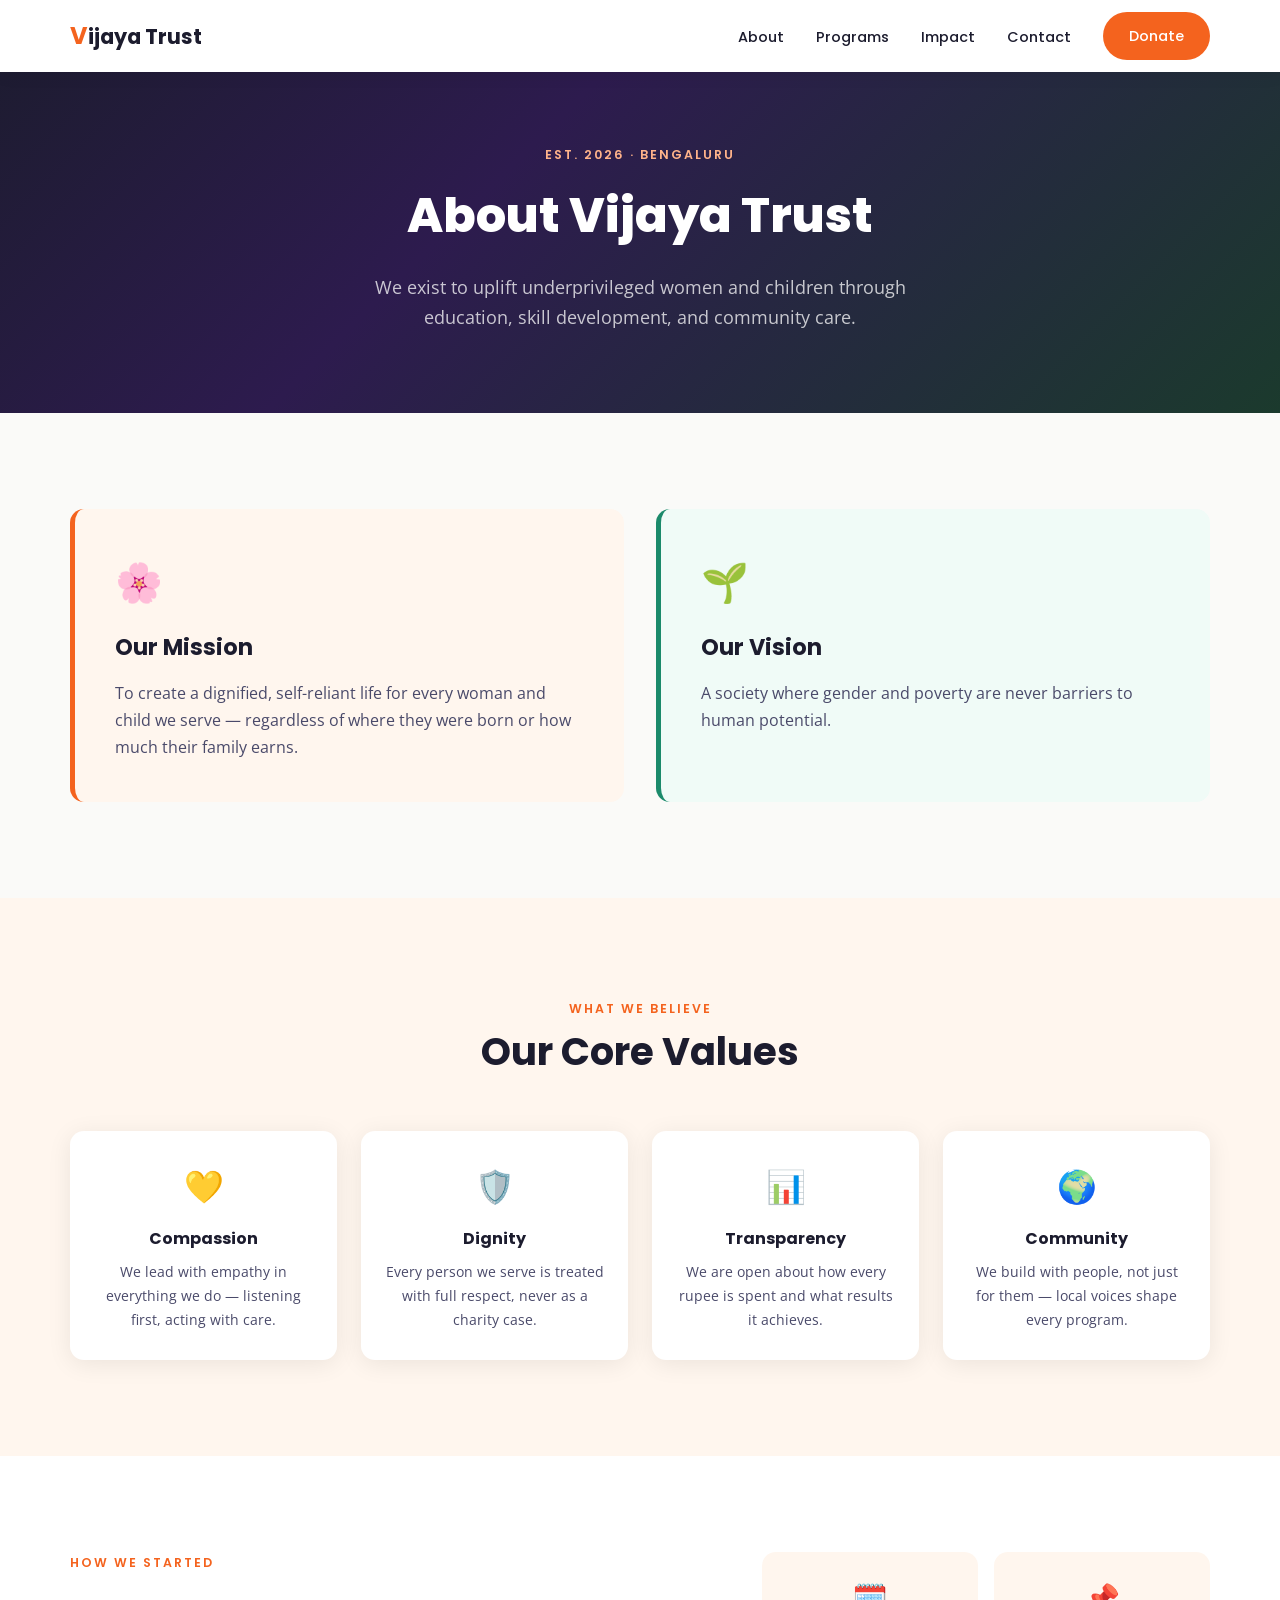
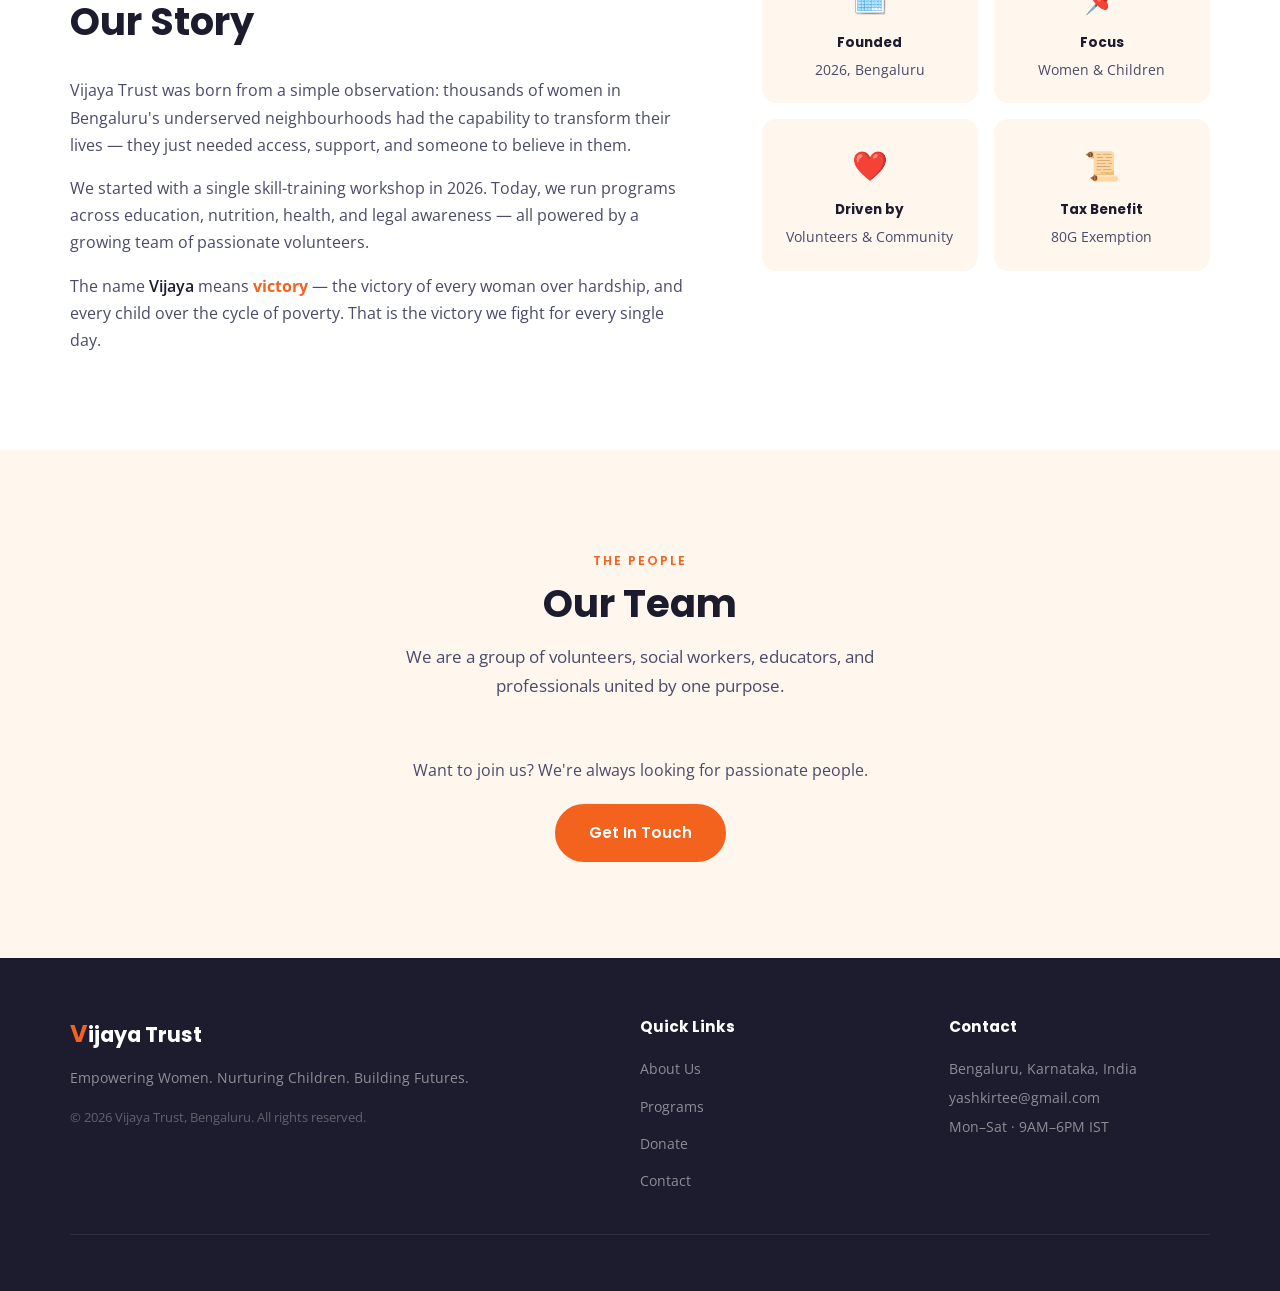
==== about.html @ ba82e2f8 "Initial commit: Vijaya Trust v2 — multipage site" ====
<!DOCTYPE html>
<html lang="en">
<head>
  <meta charset="UTF-8" />
  <meta name="viewport" content="width=device-width, initial-scale=1.0" />
  <title>About Us — Vijaya Trust</title>
  <link rel="preconnect" href="https://fonts.googleapis.com" />
  <link rel="preconnect" href="https://fonts.gstatic.com" crossorigin />
  <link href="https://fonts.googleapis.com/css2?family=Poppins:wght@400;600;700;800&family=Open+Sans:wght@400;500;600&display=swap" rel="stylesheet" />
  <link rel="stylesheet" href="style.css" />
</head>
<body>

  <!-- NAV -->
  <nav class="nav scrolled" id="nav">
    <div class="container nav__inner">
      <a href="index.html" class="nav__logo"><span class="logo-v">V</span>ijaya Trust</a>
      <button class="nav__toggle" id="navToggle" aria-label="Toggle menu">
        <span></span><span></span><span></span>
      </button>
      <ul class="nav__links" id="navLinks">
        <li><a href="about.html" class="active">About</a></li>
        <li><a href="projects.html">Programs</a></li>
        <li><a href="index.html#impact">Impact</a></li>
        <li><a href="index.html#contact">Contact</a></li>
        <li><a href="index.html#donate" class="btn btn--nav">Donate</a></li>
      </ul>
    </div>
  </nav>

  <!-- PAGE HERO -->
  <section class="page-hero">
    <div class="container">
      <span class="section__label section__label--light">Est. 2026 · Bengaluru</span>
      <h1>About Vijaya Trust</h1>
      <p>We exist to uplift underprivileged women and children through education, skill development, and community care.</p>
    </div>
  </section>

  <!-- MISSION & VISION -->
  <section class="section">
    <div class="container about-mv">
      <div class="mv-card mv-card--orange">
        <div class="mv-card__icon">🌸</div>
        <h2>Our Mission</h2>
        <p>To create a dignified, self-reliant life for every woman and child we serve — regardless of where they were born or how much their family earns.</p>
      </div>
      <div class="mv-card mv-card--green">
        <div class="mv-card__icon">🌱</div>
        <h2>Our Vision</h2>
        <p>A society where gender and poverty are never barriers to human potential.</p>
      </div>
    </div>
  </section>

  <!-- VALUES -->
  <section class="section values-section">
    <div class="container">
      <div class="section__header">
        <span class="section__label">What We Believe</span>
        <h2 class="section__title">Our Core Values</h2>
      </div>
      <div class="values-grid">
        <div class="value-card">
          <span class="value-card__icon">💛</span>
          <h3>Compassion</h3>
          <p>We lead with empathy in everything we do — listening first, acting with care.</p>
        </div>
        <div class="value-card">
          <span class="value-card__icon">🛡️</span>
          <h3>Dignity</h3>
          <p>Every person we serve is treated with full respect, never as a charity case.</p>
        </div>
        <div class="value-card">
          <span class="value-card__icon">📊</span>
          <h3>Transparency</h3>
          <p>We are open about how every rupee is spent and what results it achieves.</p>
        </div>
        <div class="value-card">
          <span class="value-card__icon">🌍</span>
          <h3>Community</h3>
          <p>We build with people, not just for them — local voices shape every program.</p>
        </div>
      </div>
    </div>
  </section>

  <!-- OUR STORY -->
  <section class="section story-section">
    <div class="container story-grid">
      <div class="story-text">
        <span class="section__label">How We Started</span>
        <h2 class="section__title">Our Story</h2>
        <p>Vijaya Trust was born from a simple observation: thousands of women in Bengaluru's underserved neighbourhoods had the capability to transform their lives — they just needed access, support, and someone to believe in them.</p>
        <p>We started with a single skill-training workshop in 2026. Today, we run programs across education, nutrition, health, and legal awareness — all powered by a growing team of passionate volunteers.</p>
        <p>The name <em>Vijaya</em> means <strong>victory</strong> — the victory of every woman over hardship, and every child over the cycle of poverty. That is the victory we fight for every single day.</p>
      </div>
      <div class="story-highlight">
        <div class="highlight-card">
          <span>🗓️</span>
          <strong>Founded</strong>
          <p>2026, Bengaluru</p>
        </div>
        <div class="highlight-card">
          <span>📌</span>
          <strong>Focus</strong>
          <p>Women & Children</p>
        </div>
        <div class="highlight-card">
          <span>❤️</span>
          <strong>Driven by</strong>
          <p>Volunteers & Community</p>
        </div>
        <div class="highlight-card">
          <span>📜</span>
          <strong>Tax Benefit</strong>
          <p>80G Exemption</p>
        </div>
      </div>
    </div>
  </section>

  <!-- TEAM -->
  <section class="section team-section">
    <div class="container">
      <div class="section__header">
        <span class="section__label">The People</span>
        <h2 class="section__title">Our Team</h2>
        <p class="section__desc">We are a group of volunteers, social workers, educators, and professionals united by one purpose.</p>
      </div>
      <div class="team-cta">
        <p>Want to join us? We're always looking for passionate people.</p>
        <a href="mailto:yashkirtee@gmail.com" class="btn btn--primary">Get In Touch</a>
      </div>
    </div>
  </section>

  <!-- FOOTER -->
  <footer class="footer">
    <div class="container footer__inner">
      <div class="footer__brand">
        <a href="index.html" class="nav__logo"><span class="logo-v">V</span>ijaya Trust</a>
        <p>Empowering Women. Nurturing Children. Building Futures.</p>
        <p class="footer__copy">© 2026 Vijaya Trust, Bengaluru. All rights reserved.</p>
      </div>
      <div class="footer__links">
        <h4>Quick Links</h4>
        <ul>
          <li><a href="about.html">About Us</a></li>
          <li><a href="projects.html">Programs</a></li>
          <li><a href="index.html#donate">Donate</a></li>
          <li><a href="index.html#contact">Contact</a></li>
        </ul>
      </div>
      <div class="footer__contact">
        <h4>Contact</h4>
        <p>Bengaluru, Karnataka, India</p>
        <a href="mailto:yashkirtee@gmail.com">yashkirtee@gmail.com</a>
        <p>Mon–Sat · 9AM–6PM IST</p>
      </div>
    </div>
  </footer>

  <script src="script.js"></script>
</body>
</html>
---- style.css ----
/* ── Variables ── */
:root {
  --orange:       #F4631E;
  --orange-light: #FF8C42;
  --green:        #1B8A6B;
  --green-light:  #25B48A;
  --dark:         #1C1C2E;
  --mid:          #4A4A6A;
  --muted:        #7A7A9A;
  --bg:           #FAFAF8;
  --white:        #FFFFFF;
  --warm:         #FFF6EE;
  --shadow:       0 4px 24px rgba(0,0,0,0.08);
  --radius:       14px;
  --font-head:    'Poppins', sans-serif;
  --font-body:    'Open Sans', sans-serif;
}

/* ── Reset ── */
*, *::before, *::after { box-sizing: border-box; margin: 0; padding: 0; }
html { scroll-behavior: smooth; }
body { font-family: var(--font-body); background: var(--bg); color: var(--dark); line-height: 1.7; }
img  { max-width: 100%; display: block; }
a    { text-decoration: none; color: inherit; }
ul   { list-style: none; }

/* ── Container ── */
.container { width: 92%; max-width: 1140px; margin: 0 auto; }

/* ── Buttons ── */
.btn {
  display: inline-block;
  padding: 14px 32px;
  border-radius: 50px;
  font-family: var(--font-head);
  font-weight: 600;
  font-size: 0.95rem;
  cursor: pointer;
  border: 2px solid transparent;
  transition: all 0.25s ease;
}
.btn--primary    { background: var(--orange); color: var(--white); border-color: var(--orange); }
.btn--primary:hover { background: var(--orange-light); border-color: var(--orange-light); transform: translateY(-2px); box-shadow: 0 8px 20px rgba(244,99,30,0.3); }
.btn--outline    { background: transparent; color: var(--white); border-color: rgba(255,255,255,0.7); }
.btn--outline:hover { background: rgba(255,255,255,0.15); }
.btn--outline-dark { background: transparent; color: var(--dark); border-color: var(--dark); }
.btn--outline-dark:hover { background: var(--dark); color: var(--white); }
.btn--nav        { background: var(--orange); color: var(--white) !important; padding: 10px 24px; font-size: 0.9rem; }
.btn--nav:hover  { background: var(--orange-light); }
.btn--full       { width: 100%; text-align: center; }

/* ── Section Basics ── */
.section { padding: 96px 0; }
.section__label {
  display: inline-block;
  font-family: var(--font-head);
  font-size: 0.78rem;
  font-weight: 600;
  letter-spacing: 2px;
  text-transform: uppercase;
  color: var(--orange);
  margin-bottom: 10px;
}
.section__label--light { color: #FFB38A; }
.section__title {
  font-family: var(--font-head);
  font-size: clamp(1.8rem, 3vw, 2.6rem);
  font-weight: 700;
  line-height: 1.2;
  color: var(--dark);
  margin-bottom: 16px;
}
.section__desc { color: var(--mid); font-size: 1.05rem; max-width: 560px; }
.section__header { text-align: center; margin-bottom: 56px; }
.section__header .section__desc { margin: 0 auto; }
.section__header--light .section__title { color: var(--white); }
.section__header--light .section__desc  { color: rgba(255,255,255,0.8); }

/* ── NAV ── */
.nav {
  position: fixed; top: 0; left: 0; right: 0;
  z-index: 100;
  padding: 18px 0;
  background: transparent;
  transition: background 0.3s, box-shadow 0.3s, padding 0.3s;
}
.nav.scrolled { background: var(--white); box-shadow: 0 2px 16px rgba(0,0,0,0.08); padding: 12px 0; }
.nav.scrolled .nav__links a { color: var(--dark); }
.nav.scrolled .nav__logo    { color: var(--dark); }
.nav__inner  { display: flex; align-items: center; justify-content: space-between; }
.nav__logo   { font-family: var(--font-head); font-weight: 700; font-size: 1.3rem; color: var(--white); transition: color 0.3s; }
.logo-v      { color: var(--orange); font-size: 1.5rem; }
.nav__links  { display: flex; align-items: center; gap: 32px; }
.nav__links a { font-family: var(--font-head); font-weight: 500; font-size: 0.9rem; color: rgba(255,255,255,0.9); transition: color 0.2s; }
.nav__links a:hover, .nav__links a.active { color: var(--orange); }
.nav__toggle { display: none; flex-direction: column; gap: 5px; background: none; border: none; cursor: pointer; padding: 4px; }
.nav__toggle span { display: block; width: 24px; height: 2px; background: var(--white); border-radius: 2px; transition: all 0.3s; }
.nav.scrolled .nav__toggle span { background: var(--dark); }

/* ── HERO ── */
.hero {
  position: relative; min-height: 100vh;
  display: flex; align-items: center;
  background: linear-gradient(135deg, #1C1C2E 0%, #2D1B4E 40%, #1B3A2D 100%);
  overflow: hidden;
}
.hero::before {
  content: '';
  position: absolute; inset: 0;
  background: url("data:image/svg+xml,%3Csvg width='60' height='60' viewBox='0 0 60 60' xmlns='http://www.w3.org/2000/svg'%3E%3Cg fill='%23ffffff' fill-opacity='0.03'%3E%3Ccircle cx='30' cy='30' r='2'/%3E%3C/g%3E%3C/svg%3E");
}
.hero__overlay {
  position: absolute; inset: 0;
  background: radial-gradient(ellipse at 70% 50%, rgba(244,99,30,0.15) 0%, transparent 60%),
              radial-gradient(ellipse at 20% 80%, rgba(27,138,107,0.15) 0%, transparent 50%);
}
.hero__content { position: relative; z-index: 2; max-width: 720px; padding: 120px 0 80px; }
.hero__badge {
  display: inline-block;
  background: rgba(244,99,30,0.2); border: 1px solid rgba(244,99,30,0.4);
  color: #FFB38A; font-family: var(--font-head); font-size: 0.78rem;
  font-weight: 600; letter-spacing: 2px; text-transform: uppercase;
  padding: 6px 16px; border-radius: 50px; margin-bottom: 24px;
}
.hero__title { font-family: var(--font-head); font-size: clamp(2.4rem, 5vw, 4rem); font-weight: 800; line-height: 1.15; color: var(--white); margin-bottom: 24px; }
.hero__title em { font-style: normal; color: var(--orange-light); }
.hero__sub { font-size: 1.1rem; color: rgba(255,255,255,0.75); margin-bottom: 40px; max-width: 560px; line-height: 1.8; }
.hero__actions { display: flex; gap: 16px; flex-wrap: wrap; }

/* ── PAGE HERO (inner pages) ── */
.page-hero {
  background: linear-gradient(135deg, #1C1C2E 0%, #2D1B4E 40%, #1B3A2D 100%);
  padding: 140px 0 80px;
  text-align: center;
}
.page-hero h1  { font-family: var(--font-head); font-size: clamp(2rem, 4vw, 3rem); font-weight: 800; color: var(--white); margin-bottom: 16px; }
.page-hero p   { color: rgba(255,255,255,0.75); font-size: 1.1rem; max-width: 600px; margin: 0 auto; }

/* ── ABOUT SNAPSHOT ── */
.about-snap { background: var(--white); }
.about-snap__grid { display: grid; grid-template-columns: 1fr 1fr; gap: 64px; align-items: center; }
.about-snap__text { display: flex; flex-direction: column; gap: 16px; }
.about-snap__text p { color: var(--mid); }
.about-snap__text em { font-style: normal; font-weight: 600; color: var(--dark); }
.about-snap__text strong { color: var(--orange); }
.about-snap__cards { display: flex; flex-direction: column; gap: 18px; }
.snap-card {
  background: var(--warm); border-left: 4px solid;
  border-radius: var(--radius); padding: 22px 24px;
  display: flex; flex-direction: column; gap: 6px;
  transition: transform 0.2s, box-shadow 0.2s;
}
.snap-card:hover { transform: translateX(6px); box-shadow: var(--shadow); }
.snap-card__icon { font-size: 1.6rem; }
.snap-card strong { font-family: var(--font-head); color: var(--dark); }
.snap-card p { color: var(--mid); font-size: 0.9rem; margin: 0; }

/* ── PROGRAMS SNAPSHOT ── */
.programs-snap { background: var(--warm); }
.programs-snap__grid { display: grid; grid-template-columns: repeat(3, 1fr); gap: 24px; }
.program-card {
  background: var(--white); border-radius: var(--radius);
  padding: 28px 24px; box-shadow: var(--shadow);
  transition: transform 0.2s;
}
.program-card:hover { transform: translateY(-4px); }
.program-card__icon { font-size: 2rem; margin-bottom: 12px; }
.program-card h3 { font-family: var(--font-head); font-size: 1rem; color: var(--dark); margin-bottom: 8px; }
.program-card p  { color: var(--mid); font-size: 0.9rem; margin: 0; }
.programs-snap__cta { text-align: center; margin-top: 40px; }

/* ── IMPACT ── */
.impact { background: linear-gradient(135deg, var(--dark) 0%, #1B3A2D 100%); }
.impact__grid { display: grid; grid-template-columns: repeat(4, 1fr); gap: 24px; text-align: center; }
.impact__card {
  padding: 36px 20px;
  background: rgba(255,255,255,0.05); border: 1px solid rgba(255,255,255,0.1);
  border-radius: var(--radius);
}
.impact__icon { font-size: 2.4rem; margin-bottom: 14px; }
.impact__card h3 { font-family: var(--font-head); font-size: 1rem; font-weight: 700; color: var(--white); margin-bottom: 8px; }
.impact__card p  { color: rgba(255,255,255,0.6); font-size: 0.88rem; line-height: 1.6; margin: 0; }

/* ── INVOLVE / DONATE ── */
.involve { background: var(--warm); }
.involve__grid { display: grid; grid-template-columns: 1fr 1fr; gap: 64px; align-items: start; }
.involve__donate { display: flex; flex-direction: column; gap: 20px; }
.involve__donate p { color: var(--mid); }
.bank-details { background: var(--white); border-radius: var(--radius); padding: 28px; box-shadow: var(--shadow); }
.bank-details h4 { font-family: var(--font-head); font-size: 1rem; margin-bottom: 16px; color: var(--dark); }
.bank-details table { width: 100%; border-collapse: collapse; }
.bank-details td { padding: 8px 0; font-size: 0.9rem; color: var(--mid); border-bottom: 1px solid #F0EDE8; }
.bank-details td:first-child { width: 45%; }
.bank-details td strong { color: var(--dark); }
.bank-note { font-size: 0.82rem; color: var(--muted); margin-top: 14px; }
.involve__volunteer { background: var(--white); border-radius: var(--radius); padding: 36px; box-shadow: var(--shadow); }
.involve__volunteer h3 { font-family: var(--font-head); font-size: 1.3rem; margin-bottom: 8px; }
.involve__volunteer > p { color: var(--mid); font-size: 0.95rem; margin-bottom: 24px; }

/* ── FORMS ── */
.form-group { display: flex; flex-direction: column; gap: 6px; margin-bottom: 18px; }
.form-group label { font-size: 0.85rem; font-weight: 600; color: var(--dark); }
.form-group input, .form-group select, .form-group textarea {
  padding: 12px 16px; border: 1.5px solid #E8E4DF;
  border-radius: 8px; font-family: var(--font-body);
  font-size: 0.95rem; color: var(--dark); background: var(--bg);
  transition: border-color 0.2s; outline: none;
}
.form-group input:focus, .form-group select:focus, .form-group textarea:focus { border-color: var(--orange); }
.form-group textarea { resize: vertical; }
.form-success { display: none; color: var(--green); font-size: 0.9rem; font-weight: 600; margin-top: 12px; text-align: center; }

/* ── CONTACT ── */
.contact { background: var(--white); }
.contact__grid { display: grid; grid-template-columns: 1fr 1fr; gap: 64px; align-items: start; }
.contact__info { display: flex; flex-direction: column; gap: 16px; }
.contact__items { display: flex; flex-direction: column; gap: 24px; margin-top: 8px; }
.contact__item { display: flex; gap: 16px; align-items: flex-start; }
.contact__icon { font-size: 1.5rem; flex-shrink: 0; }
.contact__item strong { display: block; font-family: var(--font-head); font-size: 0.9rem; margin-bottom: 4px; }
.contact__item p, .contact__item a { color: var(--mid); font-size: 0.95rem; }
.contact__item a:hover { color: var(--orange); }
.contact__form-wrap { background: var(--warm); border-radius: var(--radius); padding: 36px; }

/* ── ABOUT PAGE ── */
.about-mv { display: grid; grid-template-columns: 1fr 1fr; gap: 32px; }
.mv-card { border-radius: var(--radius); padding: 40px; display: flex; flex-direction: column; gap: 14px; }
.mv-card--orange { background: var(--warm); border-left: 5px solid var(--orange); }
.mv-card--green  { background: #F0FBF7; border-left: 5px solid var(--green); }
.mv-card__icon { font-size: 2.4rem; }
.mv-card h2 { font-family: var(--font-head); font-size: 1.4rem; color: var(--dark); margin: 0; }
.mv-card p  { color: var(--mid); margin: 0; }

.values-section { background: var(--warm); }
.values-grid { display: grid; grid-template-columns: repeat(4, 1fr); gap: 24px; }
.value-card { background: var(--white); border-radius: var(--radius); padding: 28px 22px; box-shadow: var(--shadow); text-align: center; transition: transform 0.2s; }
.value-card:hover { transform: translateY(-4px); }
.value-card__icon { font-size: 2rem; display: block; margin-bottom: 12px; }
.value-card h3 { font-family: var(--font-head); font-size: 1rem; color: var(--dark); margin-bottom: 8px; }
.value-card p  { color: var(--mid); font-size: 0.88rem; margin: 0; }

.story-section { background: var(--white); }
.story-grid { display: grid; grid-template-columns: 1.4fr 1fr; gap: 64px; align-items: start; }
.story-text { display: flex; flex-direction: column; gap: 16px; }
.story-text p  { color: var(--mid); }
.story-text em { font-style: normal; font-weight: 600; color: var(--dark); }
.story-text strong { color: var(--orange); }
.story-highlight { display: grid; grid-template-columns: 1fr 1fr; gap: 16px; }
.highlight-card { background: var(--warm); border-radius: var(--radius); padding: 22px 18px; text-align: center; }
.highlight-card span { font-size: 1.8rem; display: block; margin-bottom: 8px; }
.highlight-card strong { display: block; font-family: var(--font-head); font-size: 0.85rem; color: var(--dark); margin-bottom: 4px; }
.highlight-card p { color: var(--mid); font-size: 0.85rem; margin: 0; }

.team-section { background: var(--warm); }
.team-cta { text-align: center; margin-top: 8px; display: flex; flex-direction: column; align-items: center; gap: 20px; }
.team-cta p { color: var(--mid); font-size: 1rem; }

/* ── PROGRAMS PAGE ── */
.project-cards { display: grid; grid-template-columns: repeat(2, 1fr); gap: 24px; }
.project-card { background: var(--white); border-radius: var(--radius); padding: 28px; box-shadow: var(--shadow); display: flex; flex-direction: column; gap: 12px; transition: transform 0.2s; }
.project-card:hover { transform: translateY(-4px); }
.project-card__top { display: flex; align-items: center; justify-content: space-between; }
.project-card__icon { font-size: 2rem; }
.project-card__tag { font-size: 0.75rem; font-family: var(--font-head); color: var(--muted); background: var(--warm); padding: 4px 12px; border-radius: 50px; }
.project-card h3 { font-family: var(--font-head); font-size: 1.1rem; color: var(--dark); margin: 0; }
.project-card p  { color: var(--mid); font-size: 0.92rem; margin: 0; flex: 1; }
.project-card__status { font-size: 0.75rem; font-family: var(--font-head); font-weight: 600; padding: 4px 14px; border-radius: 50px; align-self: flex-start; }
.project-card__status.active { background: #E8F8F2; color: var(--green); }

.programs-children { background: var(--warm); }

.programs-cta-section { background: var(--dark); padding: 72px 0; }
.programs-cta { text-align: center; display: flex; flex-direction: column; align-items: center; gap: 16px; }
.programs-cta h2 { font-family: var(--font-head); font-size: 2rem; color: var(--white); }
.programs-cta p  { color: rgba(255,255,255,0.65); }
.programs-cta__actions { display: flex; gap: 16px; flex-wrap: wrap; justify-content: center; margin-top: 8px; }

/* ── FOOTER ── */
.footer { background: var(--dark); padding: 56px 0 32px; }
.footer__inner { display: grid; grid-template-columns: 2fr 1fr 1fr; gap: 48px; padding-bottom: 40px; border-bottom: 1px solid rgba(255,255,255,0.08); margin-bottom: 24px; }
.footer .nav__logo { color: var(--white); display: inline-block; margin-bottom: 12px; }
.footer__brand p { color: rgba(255,255,255,0.5); font-size: 0.9rem; line-height: 1.7; }
.footer__copy { color: rgba(255,255,255,0.3) !important; font-size: 0.8rem !important; margin-top: 16px; }
.footer__links h4, .footer__contact h4 { font-family: var(--font-head); color: var(--white); font-size: 0.95rem; margin-bottom: 16px; }
.footer__links ul { display: flex; flex-direction: column; gap: 10px; }
.footer__links a { color: rgba(255,255,255,0.5); font-size: 0.9rem; transition: color 0.2s; }
.footer__links a:hover { color: var(--orange); }
.footer__contact p, .footer__contact a { display: block; color: rgba(255,255,255,0.5); font-size: 0.9rem; line-height: 2; transition: color 0.2s; }
.footer__contact a:hover { color: var(--orange); }

/* ── RESPONSIVE ── */
@media (max-width: 900px) {
  .about-snap__grid, .involve__grid, .contact__grid,
  .story-grid, .about-mv { grid-template-columns: 1fr; gap: 40px; }
  .impact__grid, .values-grid { grid-template-columns: repeat(2, 1fr); }
  .programs-snap__grid { grid-template-columns: repeat(2, 1fr); }
  .footer__inner { grid-template-columns: 1fr 1fr; }
  .footer__brand { grid-column: span 2; }
}
@media (max-width: 640px) {
  .section { padding: 64px 0; }
  .nav__links { display: none; flex-direction: column; position: absolute; top: 100%; left: 0; right: 0; background: var(--white); padding: 16px; box-shadow: var(--shadow); }
  .nav__links.open { display: flex; }
  .nav__links a { color: var(--dark); padding: 12px 16px; }
  .nav__toggle { display: flex; }
  .hero__actions, .programs-cta__actions { flex-direction: column; align-items: flex-start; }
  .programs-snap__grid, .project-cards { grid-template-columns: 1fr; }
  .impact__grid, .values-grid, .story-highlight { grid-template-columns: repeat(2, 1fr); }
  .footer__inner { grid-template-columns: 1fr; }
  .footer__brand { grid-column: auto; }
}
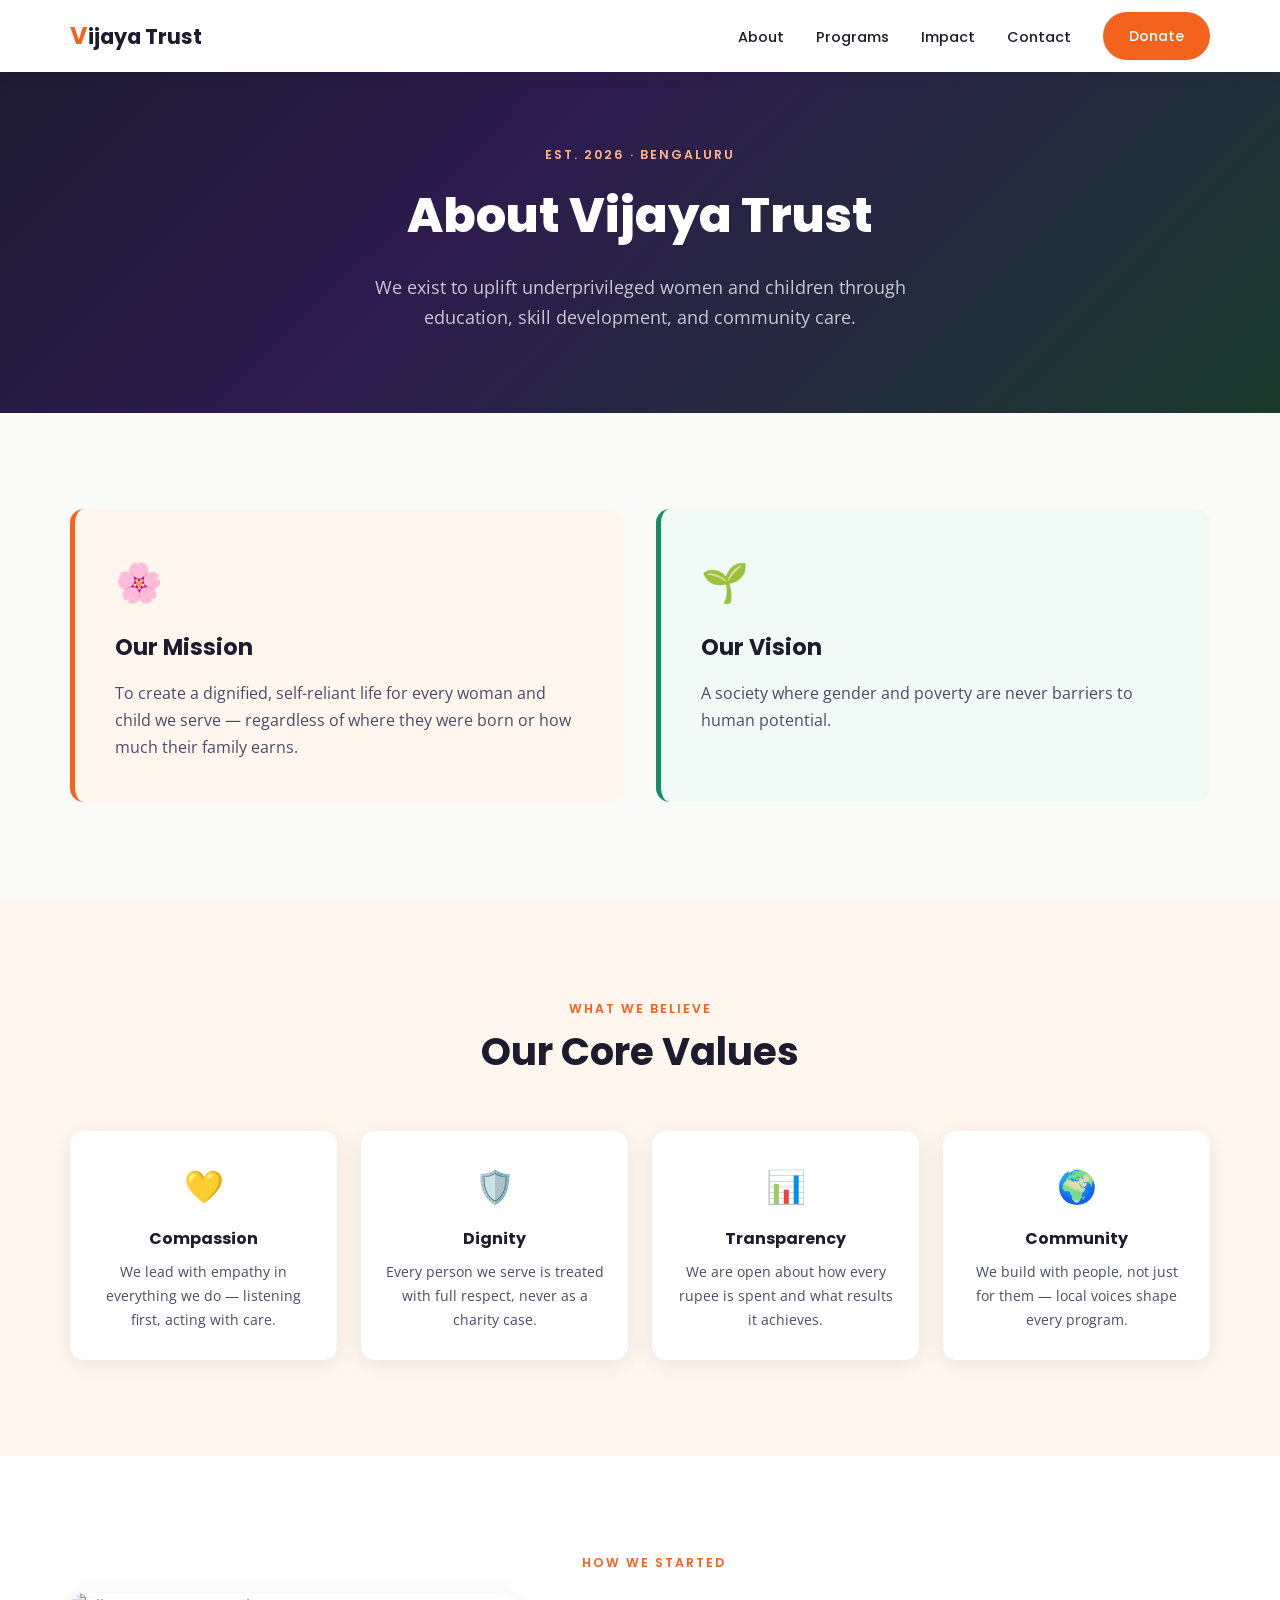
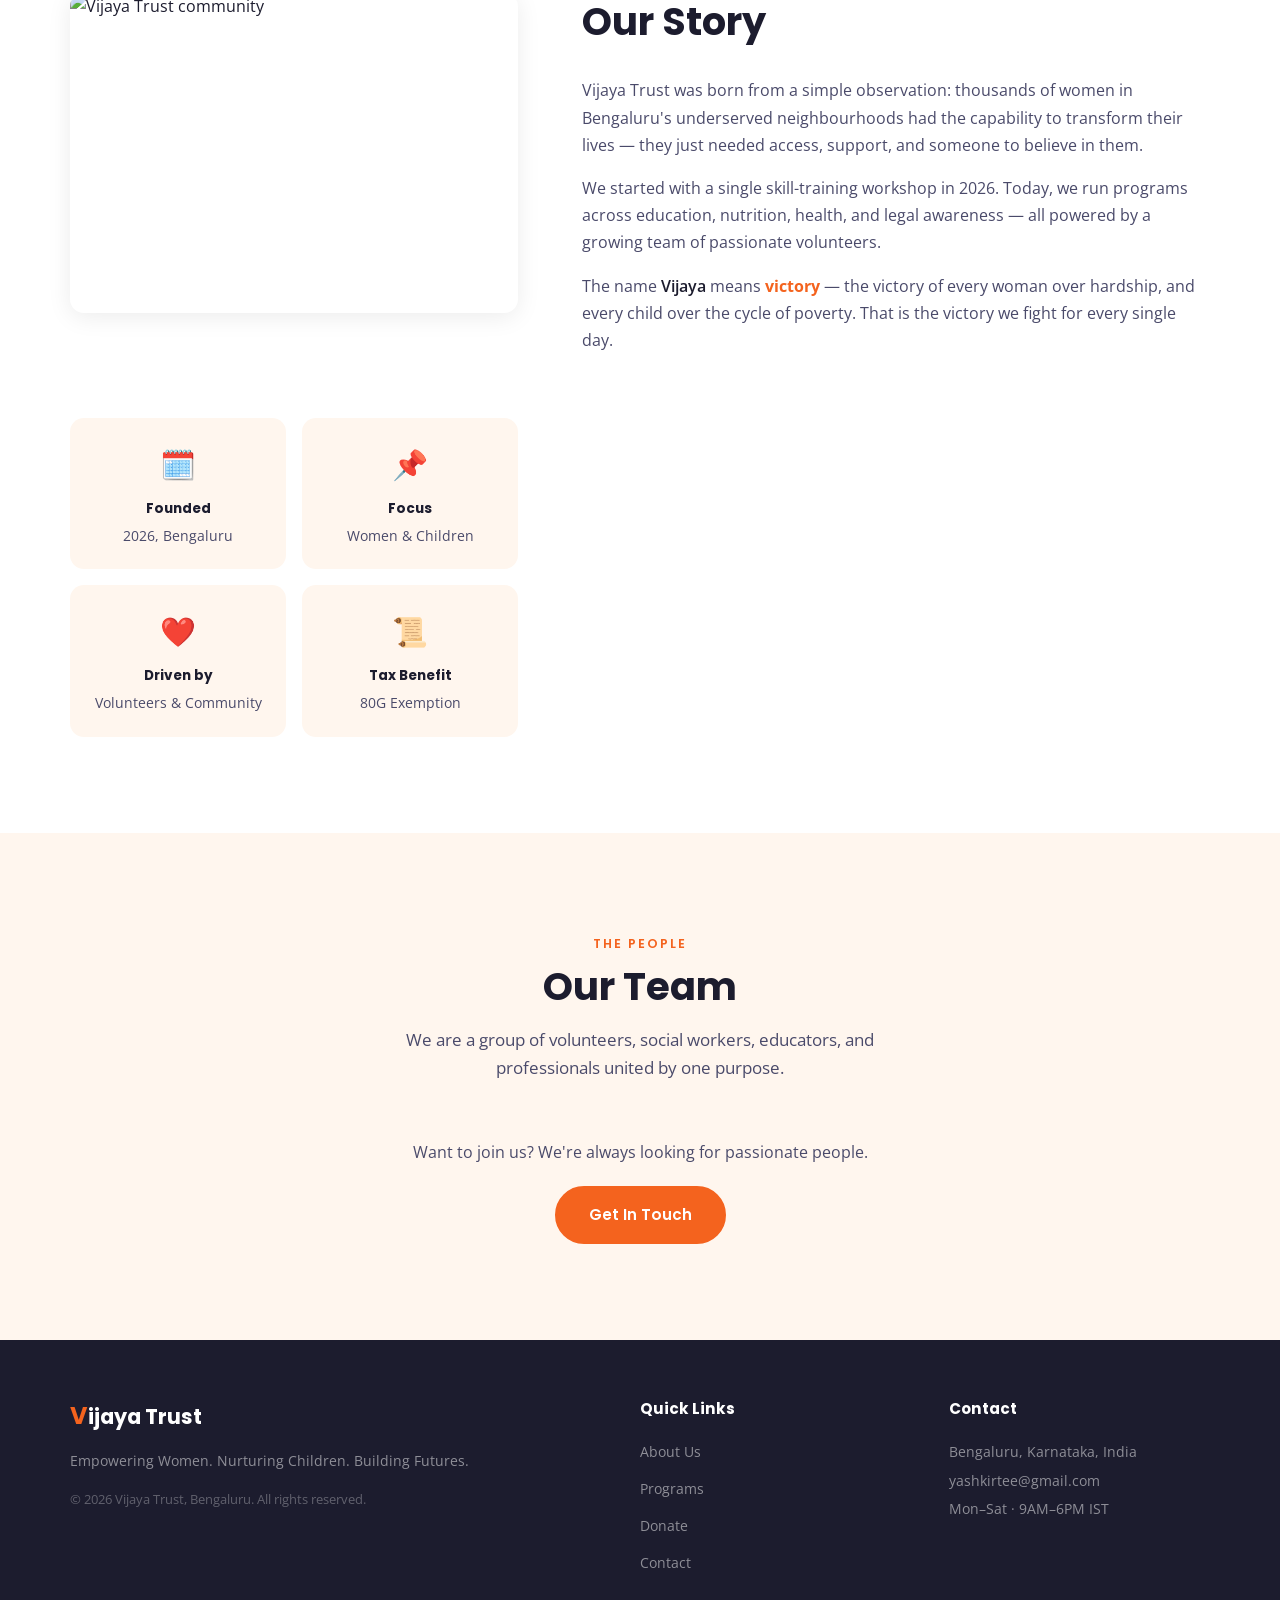
==== commit 1c429edf: "Add Unsplash images to hero, about, programs pages" ====
--- a/about.html
+++ b/about.html
@@ -88,6 +88,9 @@
   <!-- OUR STORY -->
   <section class="section story-section">
     <div class="container story-grid">
+      <div class="story-img">
+        <img src="https://images.unsplash.com/photo-1529156069898-49953e39b3ac?auto=format&fit=crop&w=800&q=80" alt="Vijaya Trust community" />
+      </div>
       <div class="story-text">
         <span class="section__label">How We Started</span>
         <h2 class="section__title">Our Story</h2>
--- a/style.css
+++ b/style.css
@@ -104,6 +104,12 @@
   background: linear-gradient(135deg, #1C1C2E 0%, #2D1B4E 40%, #1B3A2D 100%);
   overflow: hidden;
 }
+.hero__bg {
+  position: absolute; inset: 0;
+  background-image: url('https://images.unsplash.com/photo-1573497019940-1c28c88b4f3e?auto=format&fit=crop&w=1600&q=80');
+  background-size: cover; background-position: center;
+  opacity: 0.18;
+}
 .hero::before {
   content: '';
   position: absolute; inset: 0;
@@ -127,6 +133,17 @@
 .hero__sub { font-size: 1.1rem; color: rgba(255,255,255,0.75); margin-bottom: 40px; max-width: 560px; line-height: 1.8; }
 .hero__actions { display: flex; gap: 16px; flex-wrap: wrap; }
 
+/* ── About Snap Image ── */
+.about-snap__img { border-radius: var(--radius); overflow: hidden; box-shadow: var(--shadow); }
+.about-snap__img img { width: 100%; height: 420px; object-fit: cover; display: block; }
+
+/* ── Project card image ── */
+.project-card__img { width: 100%; height: 180px; object-fit: cover; border-radius: 10px; margin-bottom: 4px; }
+
+/* ── Story image ── */
+.story-img { border-radius: var(--radius); overflow: hidden; box-shadow: var(--shadow); }
+.story-img img { width: 100%; height: 100%; object-fit: cover; display: block; min-height: 320px; }
+
 /* ── PAGE HERO (inner pages) ── */
 .page-hero {
   background: linear-gradient(135deg, #1C1C2E 0%, #2D1B4E 40%, #1B3A2D 100%);
@@ -138,7 +155,7 @@
 
 /* ── ABOUT SNAPSHOT ── */
 .about-snap { background: var(--white); }
-.about-snap__grid { display: grid; grid-template-columns: 1fr 1fr; gap: 64px; align-items: center; }
+.about-snap__grid { display: grid; grid-template-columns: 1fr 1fr 1fr; gap: 40px; align-items: center; }
 .about-snap__text { display: flex; flex-direction: column; gap: 16px; }
 .about-snap__text p { color: var(--mid); }
 .about-snap__text em { font-style: normal; font-weight: 600; color: var(--dark); }
@@ -240,7 +257,7 @@
 .value-card p  { color: var(--mid); font-size: 0.88rem; margin: 0; }
 
 .story-section { background: var(--white); }
-.story-grid { display: grid; grid-template-columns: 1.4fr 1fr; gap: 64px; align-items: start; }
+.story-grid { display: grid; grid-template-columns: 1fr 1.4fr; gap: 64px; align-items: center; }
 .story-text { display: flex; flex-direction: column; gap: 16px; }
 .story-text p  { color: var(--mid); }
 .story-text em { font-style: normal; font-weight: 600; color: var(--dark); }
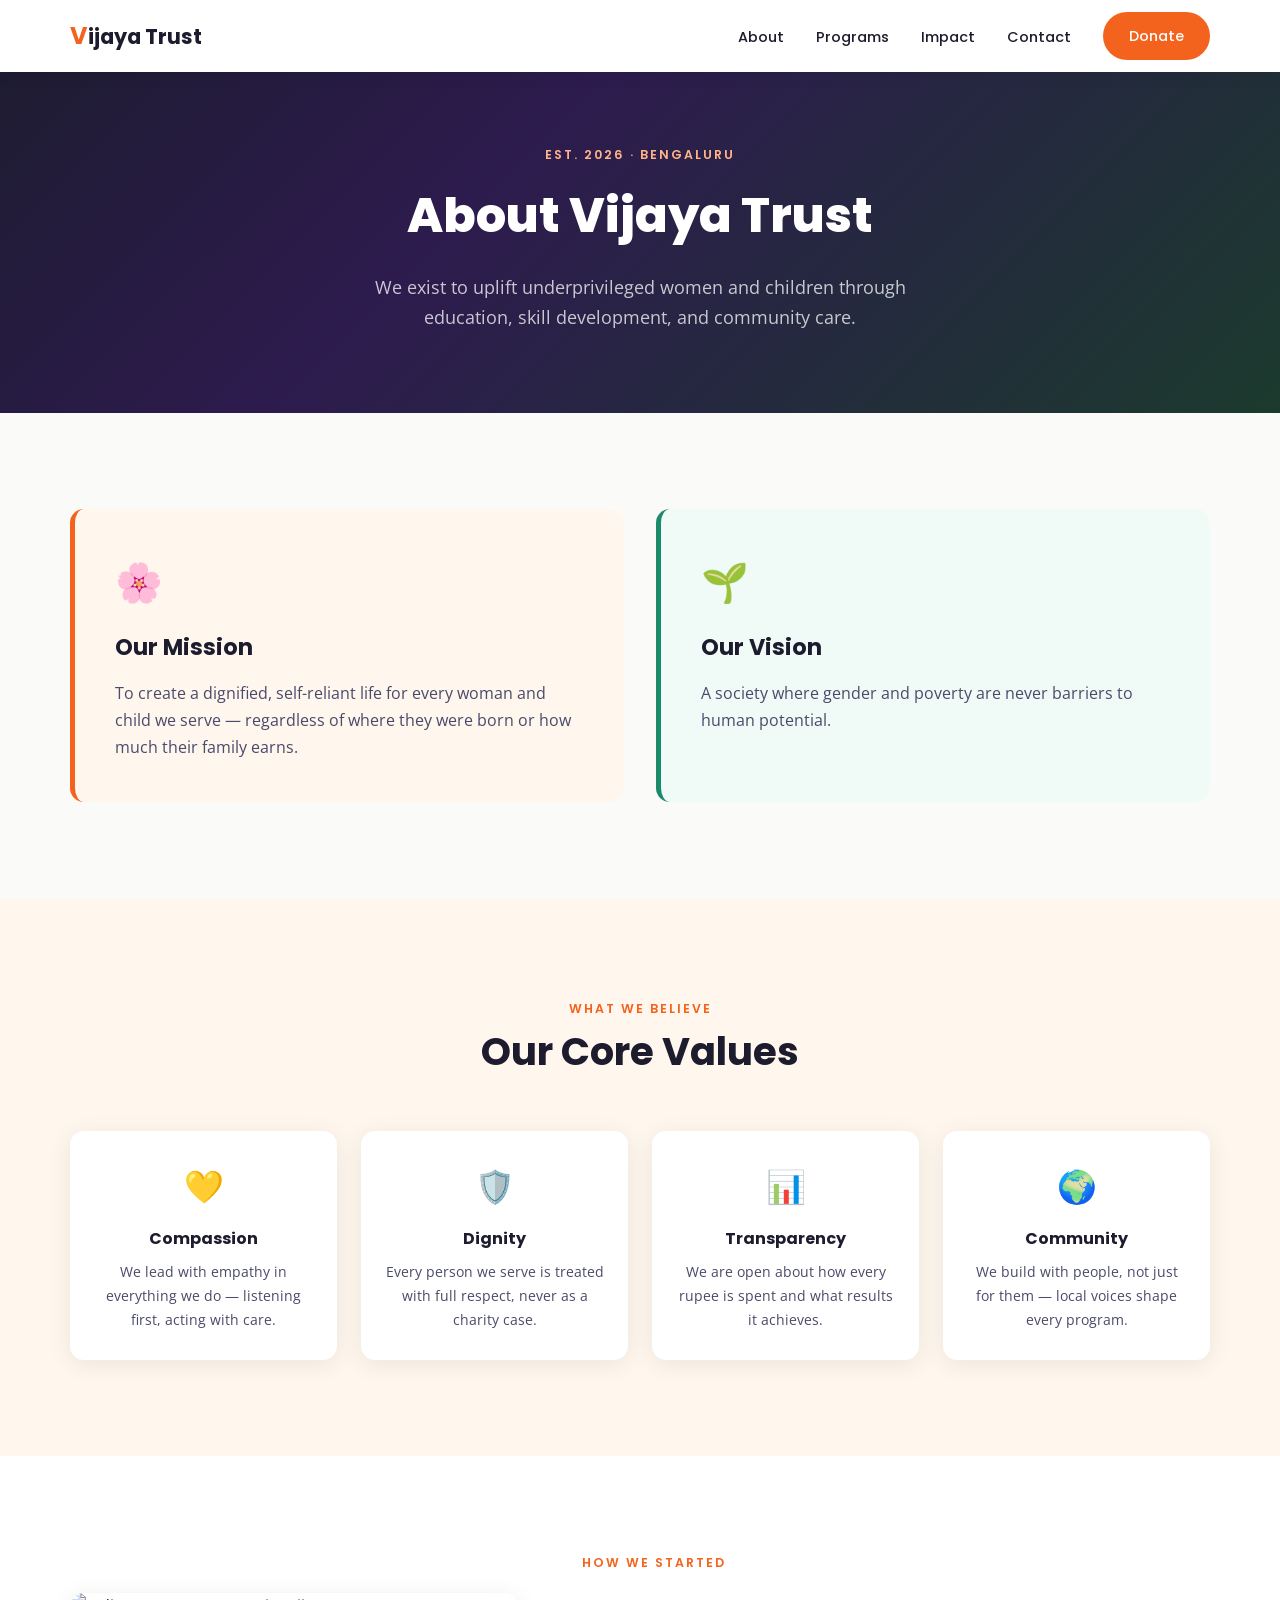
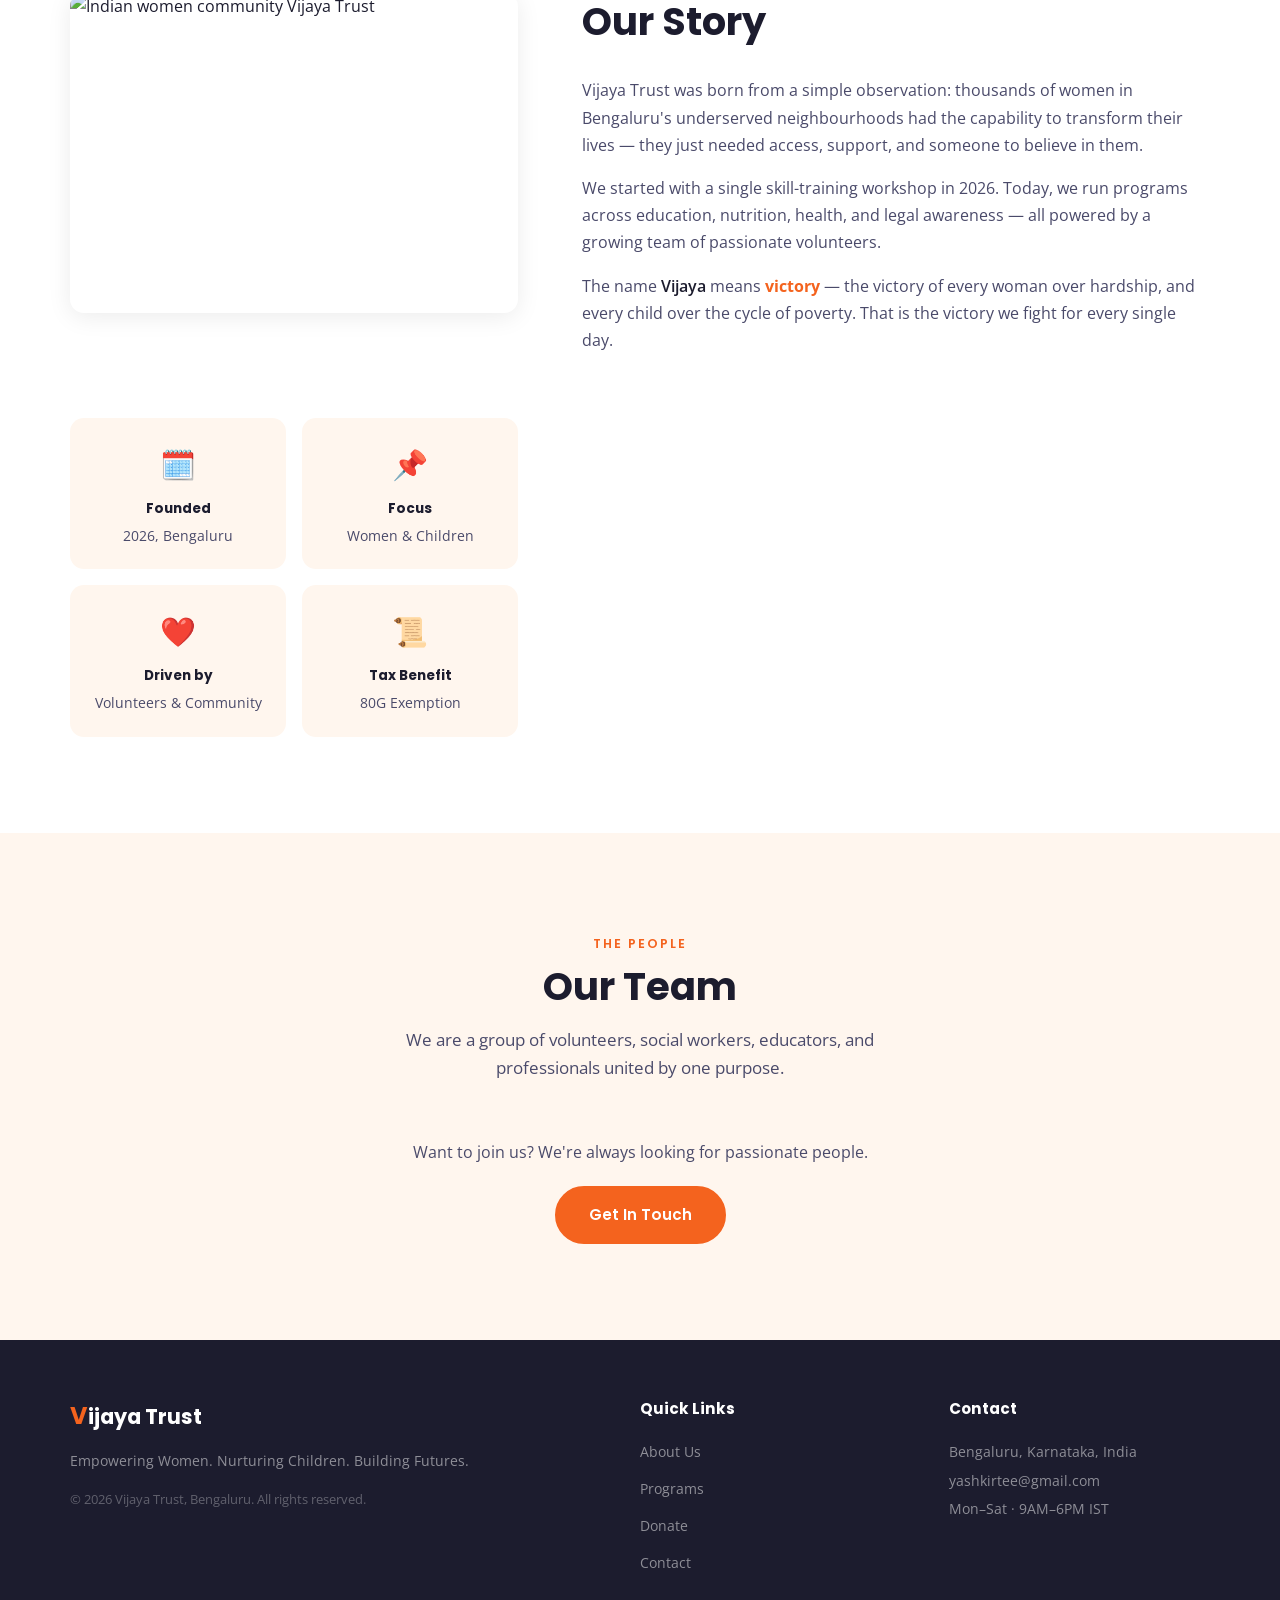
==== commit fd10f336: "Change all images to Indian women" ====
--- a/about.html
+++ b/about.html
@@ -89,7 +89,7 @@
   <section class="section story-section">
     <div class="container story-grid">
       <div class="story-img">
-        <img src="https://images.unsplash.com/photo-1529156069898-49953e39b3ac?auto=format&fit=crop&w=800&q=80" alt="Vijaya Trust community" />
+        <img src="https://images.unsplash.com/photo-1596524430615-b46475ddff6e?auto=format&fit=crop&w=800&q=80" alt="Indian women community Vijaya Trust" />
       </div>
       <div class="story-text">
         <span class="section__label">How We Started</span>
--- a/style.css
+++ b/style.css
@@ -106,9 +106,9 @@
 }
 .hero__bg {
   position: absolute; inset: 0;
-  background-image: url('https://images.unsplash.com/photo-1573497019940-1c28c88b4f3e?auto=format&fit=crop&w=1600&q=80');
+  background-image: url('https://images.unsplash.com/photo-1583309219338-a582f1db9a69?auto=format&fit=crop&w=1600&q=80');
   background-size: cover; background-position: center;
-  opacity: 0.18;
+  opacity: 0.22;
 }
 .hero::before {
   content: '';
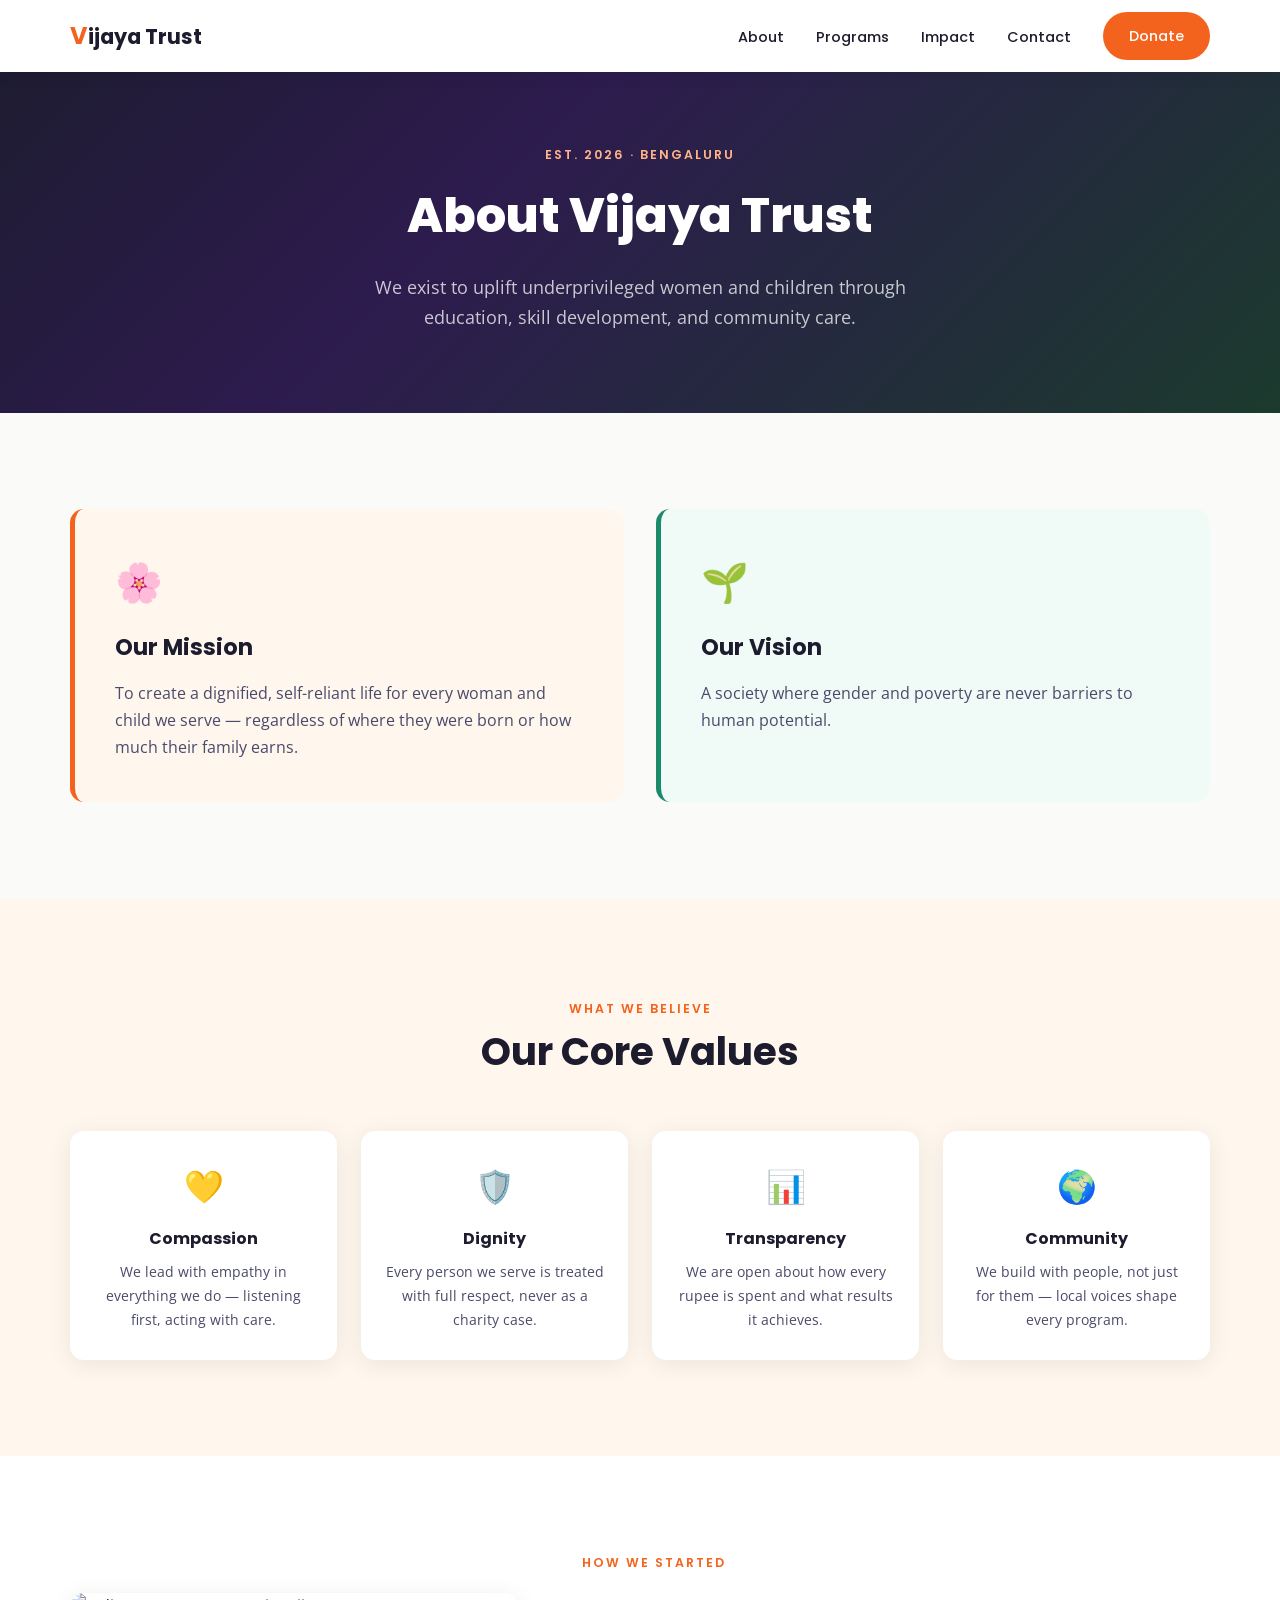
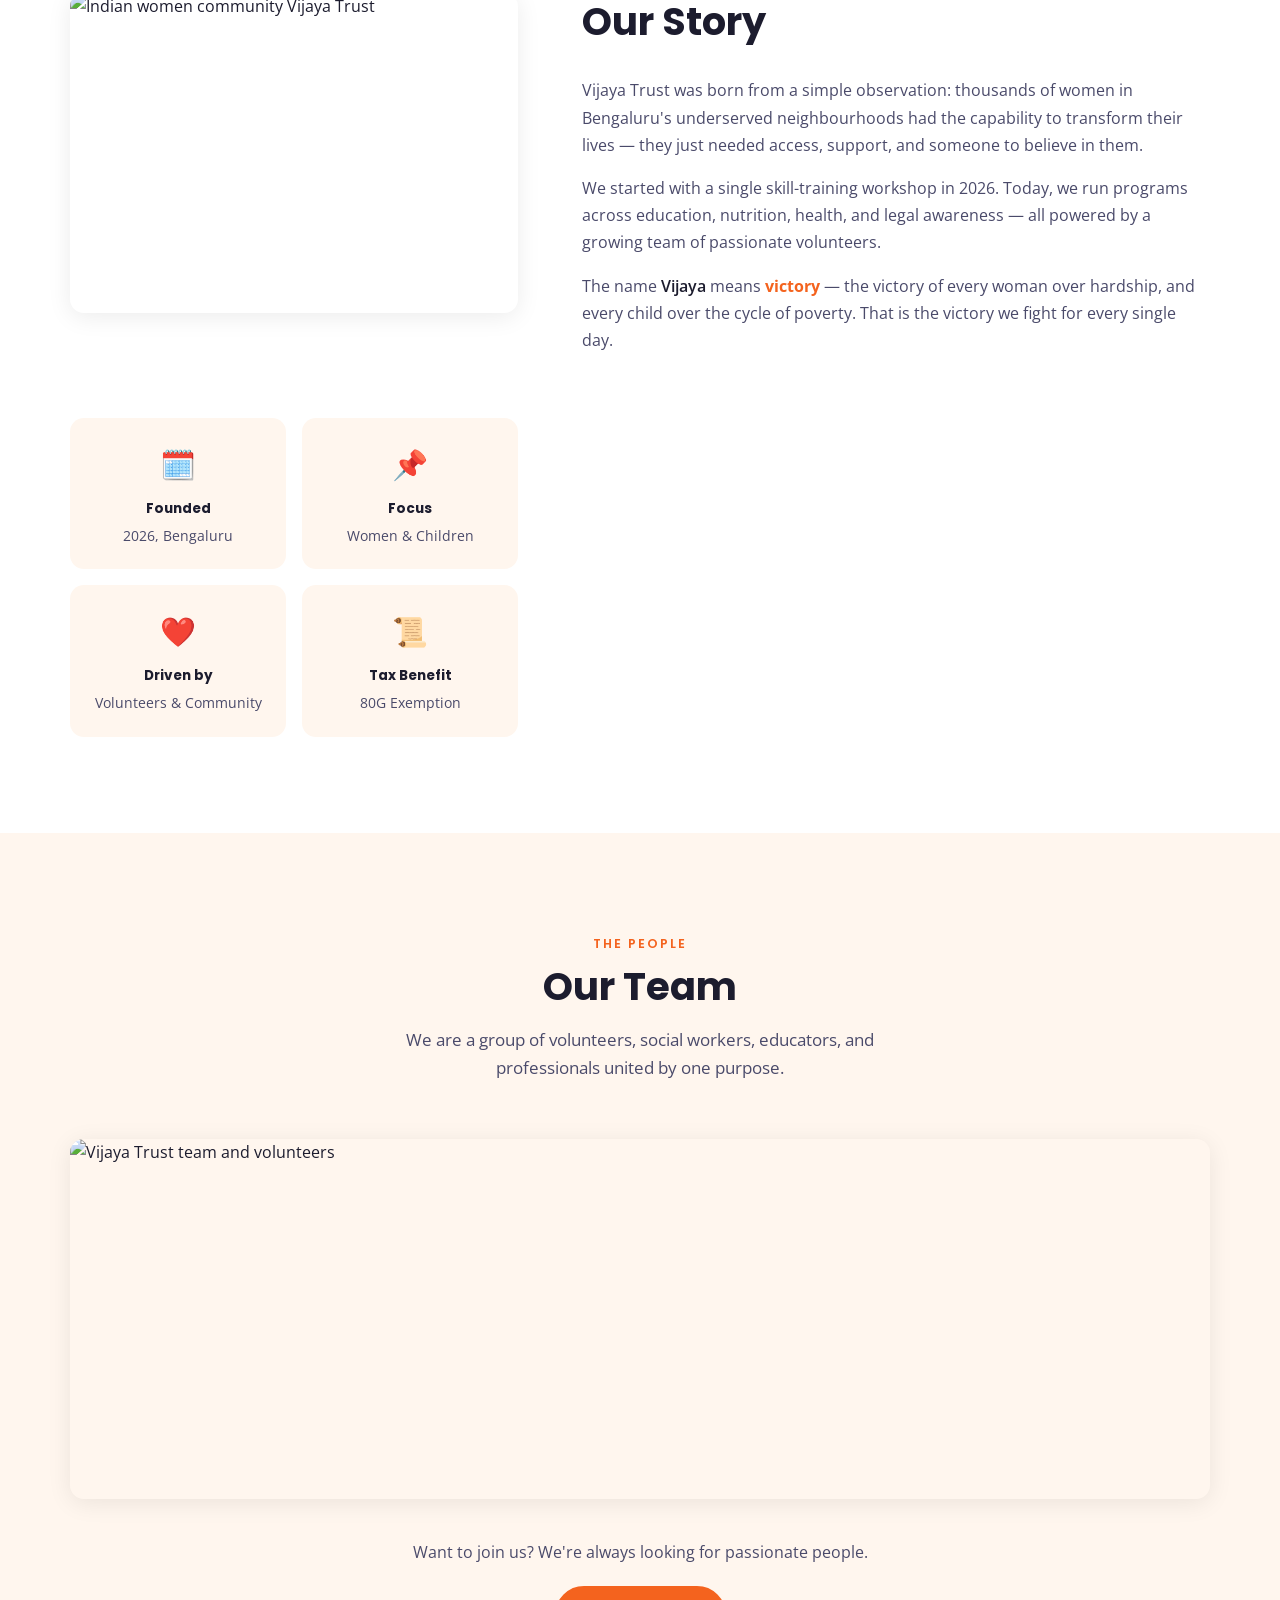
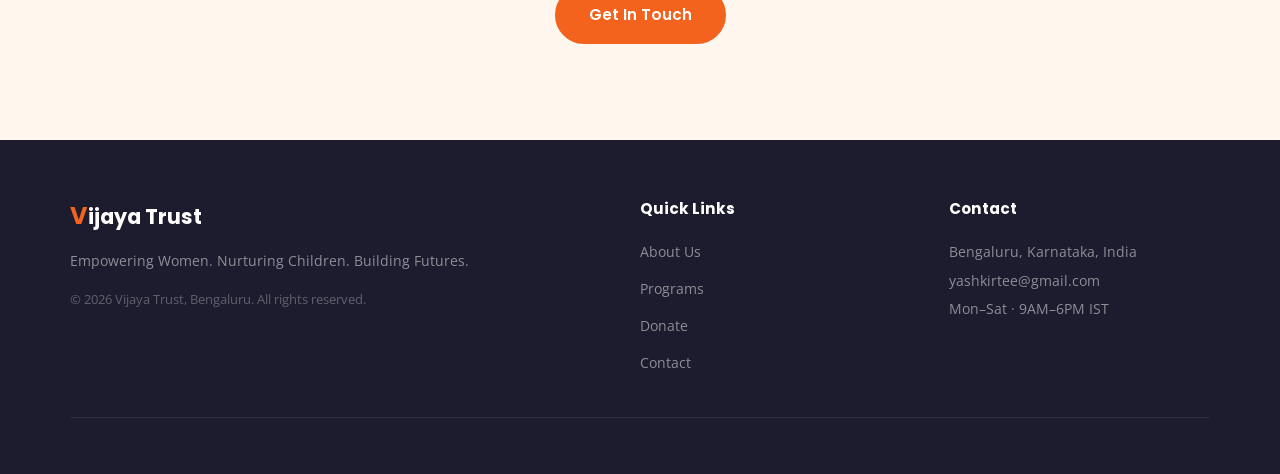
==== commit 59c681c8: "Add images to program cards and team section, fix all links" ====
--- a/about.html
+++ b/about.html
@@ -131,6 +131,9 @@
         <h2 class="section__title">Our Team</h2>
         <p class="section__desc">We are a group of volunteers, social workers, educators, and professionals united by one purpose.</p>
       </div>
+      <div class="team-img">
+        <img src="https://images.unsplash.com/photo-1561451213-59dc6b2c5440?auto=format&fit=crop&w=1200&q=80" alt="Vijaya Trust team and volunteers" />
+      </div>
       <div class="team-cta">
         <p>Want to join us? We're always looking for passionate people.</p>
         <a href="mailto:yashkirtee@gmail.com" class="btn btn--primary">Get In Touch</a>
--- a/style.css
+++ b/style.css
@@ -155,12 +155,13 @@
 
 /* ── ABOUT SNAPSHOT ── */
 .about-snap { background: var(--white); }
-.about-snap__grid { display: grid; grid-template-columns: 1fr 1fr 1fr; gap: 40px; align-items: center; }
+.about-snap__grid { display: grid; grid-template-columns: 1fr 1.2fr; gap: 56px; align-items: center; }
+.about-snap__right { display: flex; flex-direction: column; gap: 32px; }
 .about-snap__text { display: flex; flex-direction: column; gap: 16px; }
 .about-snap__text p { color: var(--mid); }
 .about-snap__text em { font-style: normal; font-weight: 600; color: var(--dark); }
 .about-snap__text strong { color: var(--orange); }
-.about-snap__cards { display: flex; flex-direction: column; gap: 18px; }
+.about-snap__cards { display: flex; flex-direction: column; gap: 14px; }
 .snap-card {
   background: var(--warm); border-left: 4px solid;
   border-radius: var(--radius); padding: 22px 24px;
@@ -181,7 +182,8 @@
   transition: transform 0.2s;
 }
 .program-card:hover { transform: translateY(-4px); }
-.program-card__icon { font-size: 2rem; margin-bottom: 12px; }
+.program-card__img { width: 100%; height: 160px; object-fit: cover; border-radius: 10px; margin-bottom: 14px; }
+.program-card__icon { font-size: 1.6rem; margin-bottom: 8px; }
 .program-card h3 { font-family: var(--font-head); font-size: 1rem; color: var(--dark); margin-bottom: 8px; }
 .program-card p  { color: var(--mid); font-size: 0.9rem; margin: 0; }
 .programs-snap__cta { text-align: center; margin-top: 40px; }
@@ -269,7 +271,9 @@
 .highlight-card p { color: var(--mid); font-size: 0.85rem; margin: 0; }
 
 .team-section { background: var(--warm); }
-.team-cta { text-align: center; margin-top: 8px; display: flex; flex-direction: column; align-items: center; gap: 20px; }
+.team-img { border-radius: var(--radius); overflow: hidden; margin-bottom: 40px; box-shadow: var(--shadow); }
+.team-img img { width: 100%; height: 360px; object-fit: cover; display: block; }
+.team-cta { text-align: center; display: flex; flex-direction: column; align-items: center; gap: 20px; }
 .team-cta p { color: var(--mid); font-size: 1rem; }
 
 /* ── PROGRAMS PAGE ── */
@@ -309,6 +313,7 @@
 @media (max-width: 900px) {
   .about-snap__grid, .involve__grid, .contact__grid,
   .story-grid, .about-mv { grid-template-columns: 1fr; gap: 40px; }
+  .about-snap__right { gap: 24px; }
   .impact__grid, .values-grid { grid-template-columns: repeat(2, 1fr); }
   .programs-snap__grid { grid-template-columns: repeat(2, 1fr); }
   .footer__inner { grid-template-columns: 1fr 1fr; }
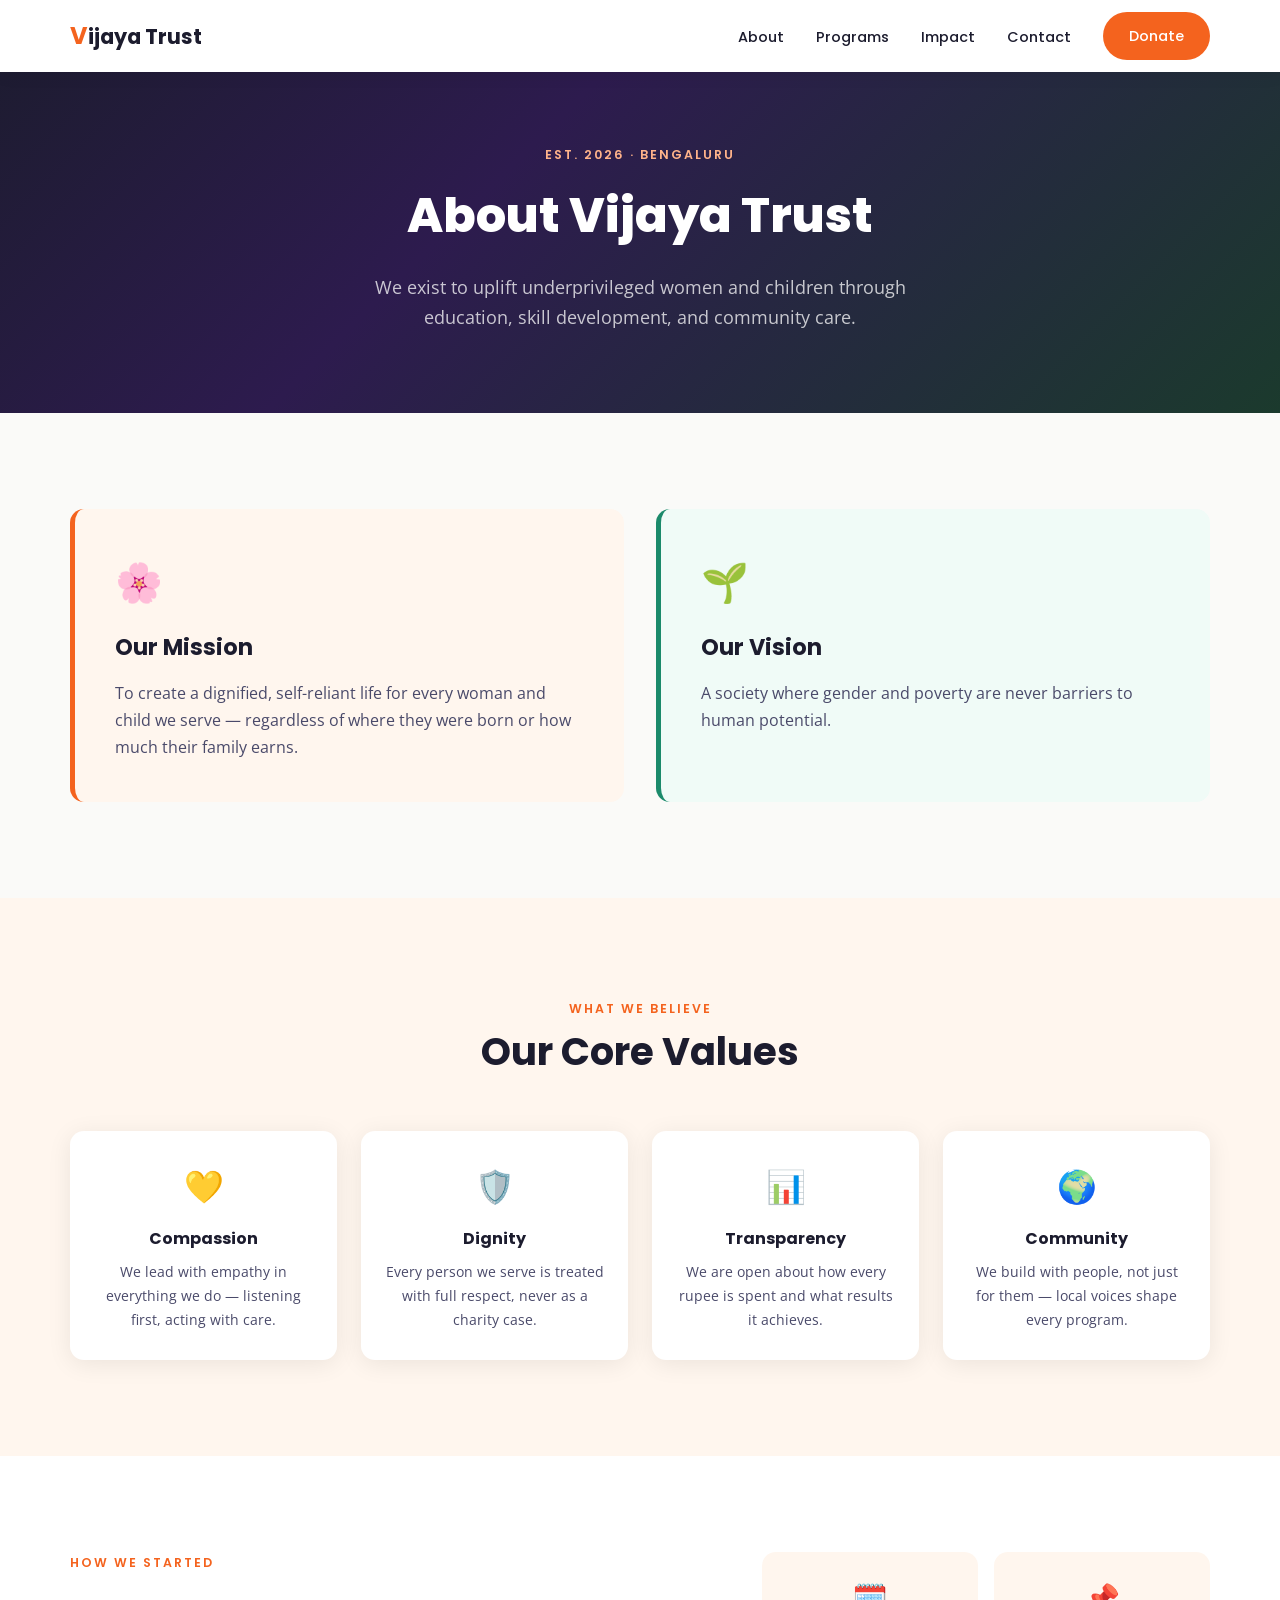
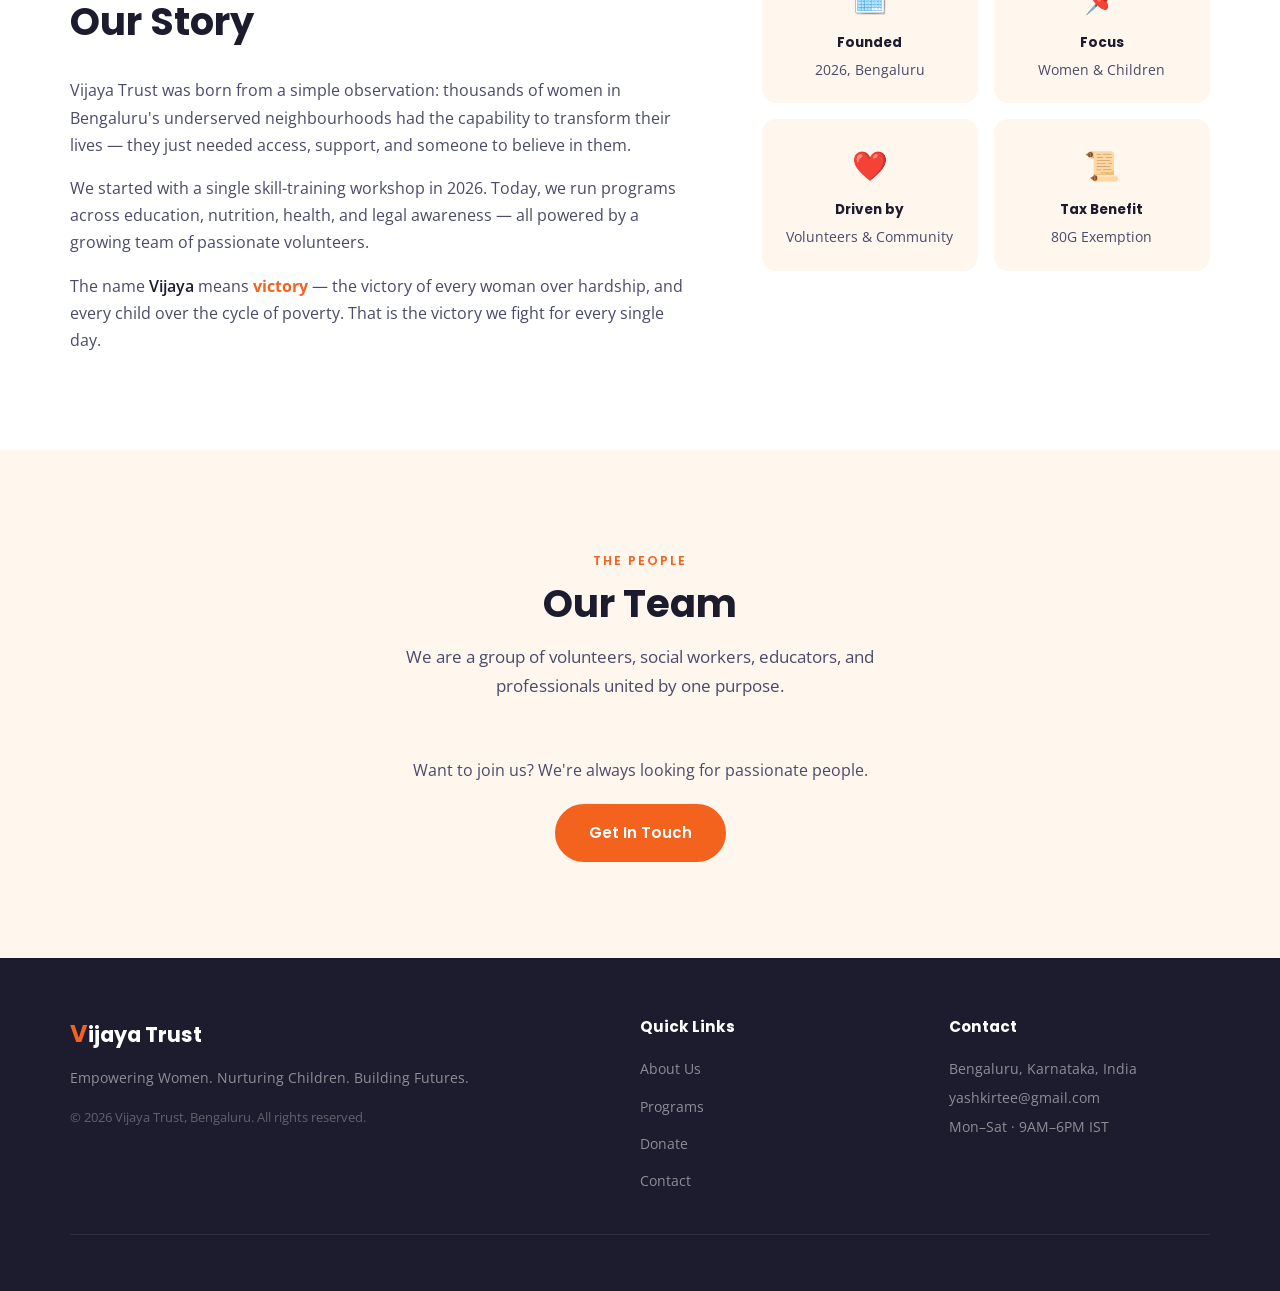
==== commit 20dcb7b3: "Remove all images — revert to original icon-based design" ====
--- a/about.html
+++ b/about.html
@@ -88,9 +88,6 @@
   <!-- OUR STORY -->
   <section class="section story-section">
     <div class="container story-grid">
-      <div class="story-img">
-        <img src="https://images.unsplash.com/photo-1596524430615-b46475ddff6e?auto=format&fit=crop&w=800&q=80" alt="Indian women community Vijaya Trust" />
-      </div>
       <div class="story-text">
         <span class="section__label">How We Started</span>
         <h2 class="section__title">Our Story</h2>
@@ -131,9 +128,6 @@
         <h2 class="section__title">Our Team</h2>
         <p class="section__desc">We are a group of volunteers, social workers, educators, and professionals united by one purpose.</p>
       </div>
-      <div class="team-img">
-        <img src="https://images.unsplash.com/photo-1561451213-59dc6b2c5440?auto=format&fit=crop&w=1200&q=80" alt="Vijaya Trust team and volunteers" />
-      </div>
       <div class="team-cta">
         <p>Want to join us? We're always looking for passionate people.</p>
         <a href="mailto:yashkirtee@gmail.com" class="btn btn--primary">Get In Touch</a>
--- a/style.css
+++ b/style.css
@@ -104,12 +104,6 @@
   background: linear-gradient(135deg, #1C1C2E 0%, #2D1B4E 40%, #1B3A2D 100%);
   overflow: hidden;
 }
-.hero__bg {
-  position: absolute; inset: 0;
-  background-image: url('https://images.unsplash.com/photo-1583309219338-a582f1db9a69?auto=format&fit=crop&w=1600&q=80');
-  background-size: cover; background-position: center;
-  opacity: 0.22;
-}
 .hero::before {
   content: '';
   position: absolute; inset: 0;
@@ -133,17 +127,6 @@
 .hero__sub { font-size: 1.1rem; color: rgba(255,255,255,0.75); margin-bottom: 40px; max-width: 560px; line-height: 1.8; }
 .hero__actions { display: flex; gap: 16px; flex-wrap: wrap; }
 
-/* ── About Snap Image ── */
-.about-snap__img { border-radius: var(--radius); overflow: hidden; box-shadow: var(--shadow); }
-.about-snap__img img { width: 100%; height: 420px; object-fit: cover; display: block; }
-
-/* ── Project card image ── */
-.project-card__img { width: 100%; height: 180px; object-fit: cover; border-radius: 10px; margin-bottom: 4px; }
-
-/* ── Story image ── */
-.story-img { border-radius: var(--radius); overflow: hidden; box-shadow: var(--shadow); }
-.story-img img { width: 100%; height: 100%; object-fit: cover; display: block; min-height: 320px; }
-
 /* ── PAGE HERO (inner pages) ── */
 .page-hero {
   background: linear-gradient(135deg, #1C1C2E 0%, #2D1B4E 40%, #1B3A2D 100%);
@@ -155,13 +138,12 @@
 
 /* ── ABOUT SNAPSHOT ── */
 .about-snap { background: var(--white); }
-.about-snap__grid { display: grid; grid-template-columns: 1fr 1.2fr; gap: 56px; align-items: center; }
-.about-snap__right { display: flex; flex-direction: column; gap: 32px; }
+.about-snap__grid { display: grid; grid-template-columns: 1fr 1fr; gap: 64px; align-items: center; }
 .about-snap__text { display: flex; flex-direction: column; gap: 16px; }
 .about-snap__text p { color: var(--mid); }
 .about-snap__text em { font-style: normal; font-weight: 600; color: var(--dark); }
 .about-snap__text strong { color: var(--orange); }
-.about-snap__cards { display: flex; flex-direction: column; gap: 14px; }
+.about-snap__cards { display: flex; flex-direction: column; gap: 18px; }
 .snap-card {
   background: var(--warm); border-left: 4px solid;
   border-radius: var(--radius); padding: 22px 24px;
@@ -182,8 +164,7 @@
   transition: transform 0.2s;
 }
 .program-card:hover { transform: translateY(-4px); }
-.program-card__img { width: 100%; height: 160px; object-fit: cover; border-radius: 10px; margin-bottom: 14px; }
-.program-card__icon { font-size: 1.6rem; margin-bottom: 8px; }
+.program-card__icon { font-size: 2rem; margin-bottom: 12px; }
 .program-card h3 { font-family: var(--font-head); font-size: 1rem; color: var(--dark); margin-bottom: 8px; }
 .program-card p  { color: var(--mid); font-size: 0.9rem; margin: 0; }
 .programs-snap__cta { text-align: center; margin-top: 40px; }
@@ -259,7 +240,7 @@
 .value-card p  { color: var(--mid); font-size: 0.88rem; margin: 0; }
 
 .story-section { background: var(--white); }
-.story-grid { display: grid; grid-template-columns: 1fr 1.4fr; gap: 64px; align-items: center; }
+.story-grid { display: grid; grid-template-columns: 1.4fr 1fr; gap: 64px; align-items: start; }
 .story-text { display: flex; flex-direction: column; gap: 16px; }
 .story-text p  { color: var(--mid); }
 .story-text em { font-style: normal; font-weight: 600; color: var(--dark); }
@@ -271,9 +252,7 @@
 .highlight-card p { color: var(--mid); font-size: 0.85rem; margin: 0; }
 
 .team-section { background: var(--warm); }
-.team-img { border-radius: var(--radius); overflow: hidden; margin-bottom: 40px; box-shadow: var(--shadow); }
-.team-img img { width: 100%; height: 360px; object-fit: cover; display: block; }
-.team-cta { text-align: center; display: flex; flex-direction: column; align-items: center; gap: 20px; }
+.team-cta { text-align: center; margin-top: 8px; display: flex; flex-direction: column; align-items: center; gap: 20px; }
 .team-cta p { color: var(--mid); font-size: 1rem; }
 
 /* ── PROGRAMS PAGE ── */
@@ -313,7 +292,6 @@
 @media (max-width: 900px) {
   .about-snap__grid, .involve__grid, .contact__grid,
   .story-grid, .about-mv { grid-template-columns: 1fr; gap: 40px; }
-  .about-snap__right { gap: 24px; }
   .impact__grid, .values-grid { grid-template-columns: repeat(2, 1fr); }
   .programs-snap__grid { grid-template-columns: repeat(2, 1fr); }
   .footer__inner { grid-template-columns: 1fr 1fr; }
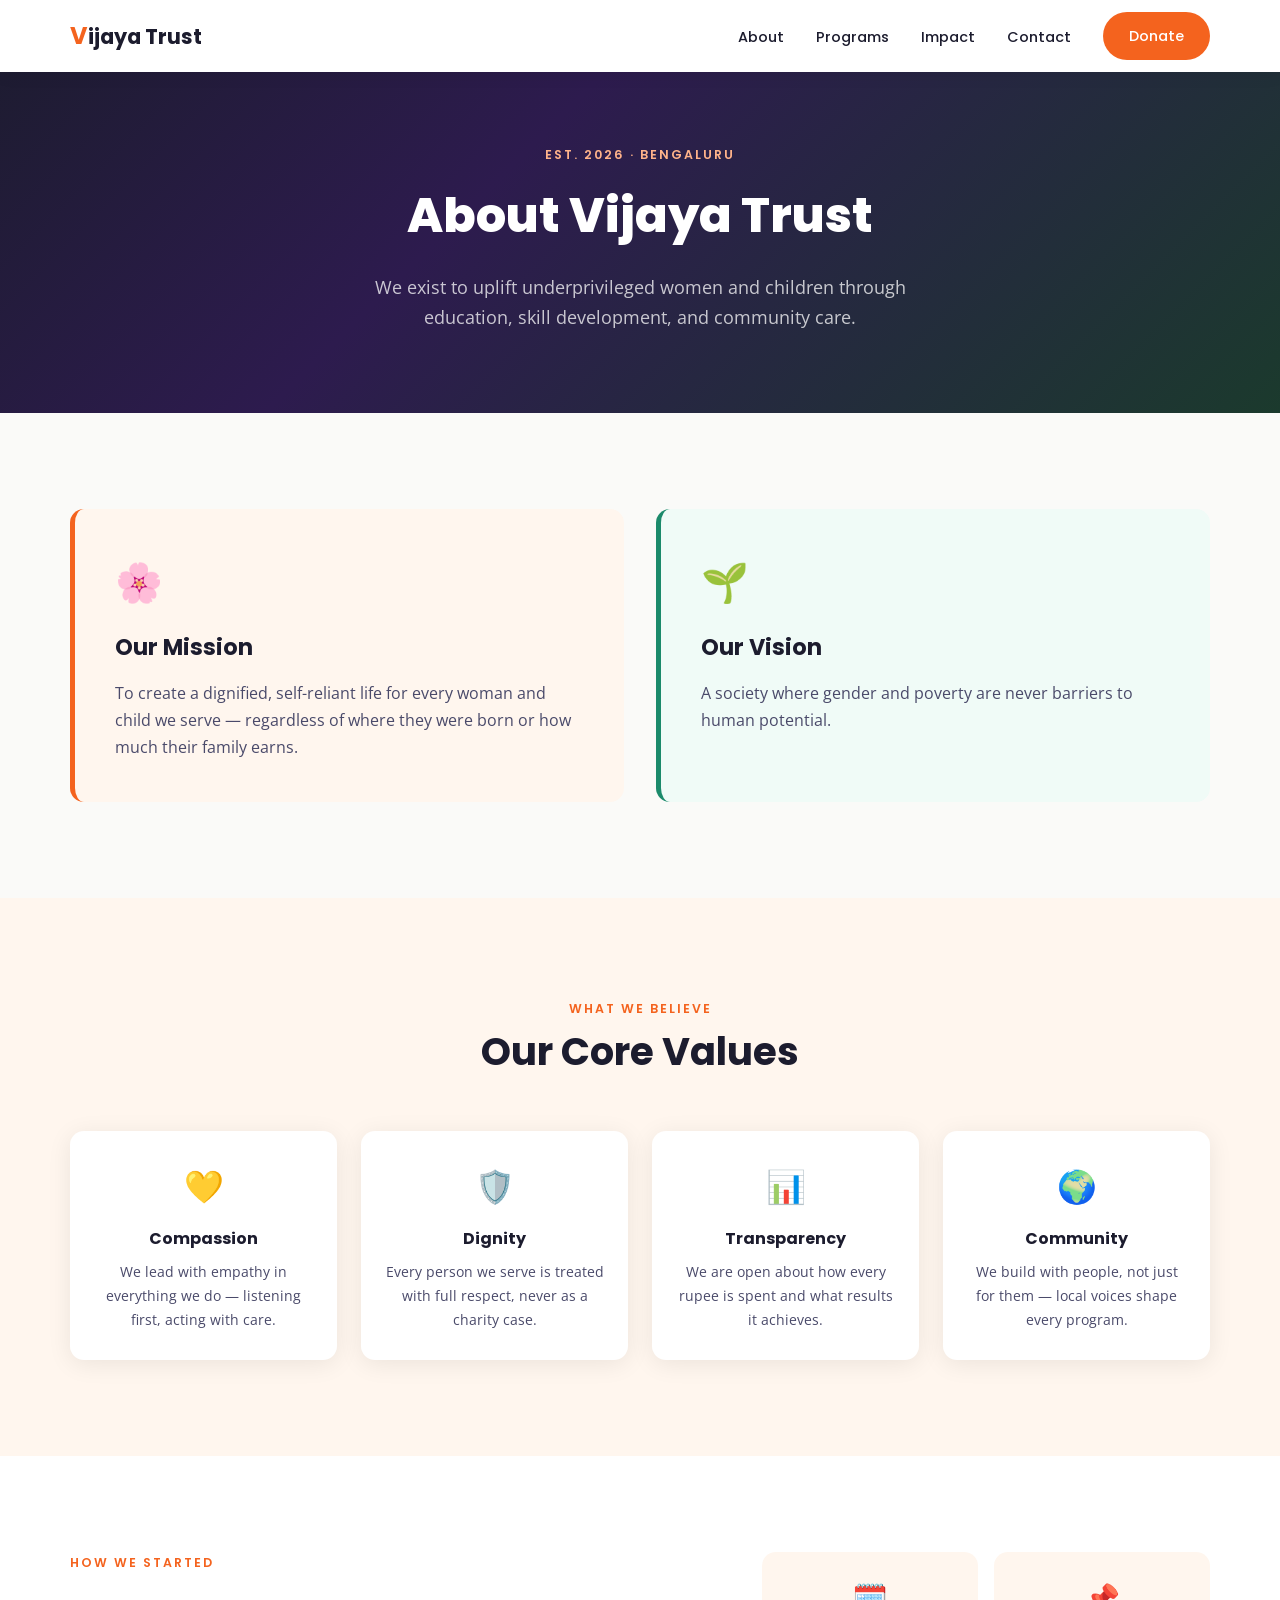
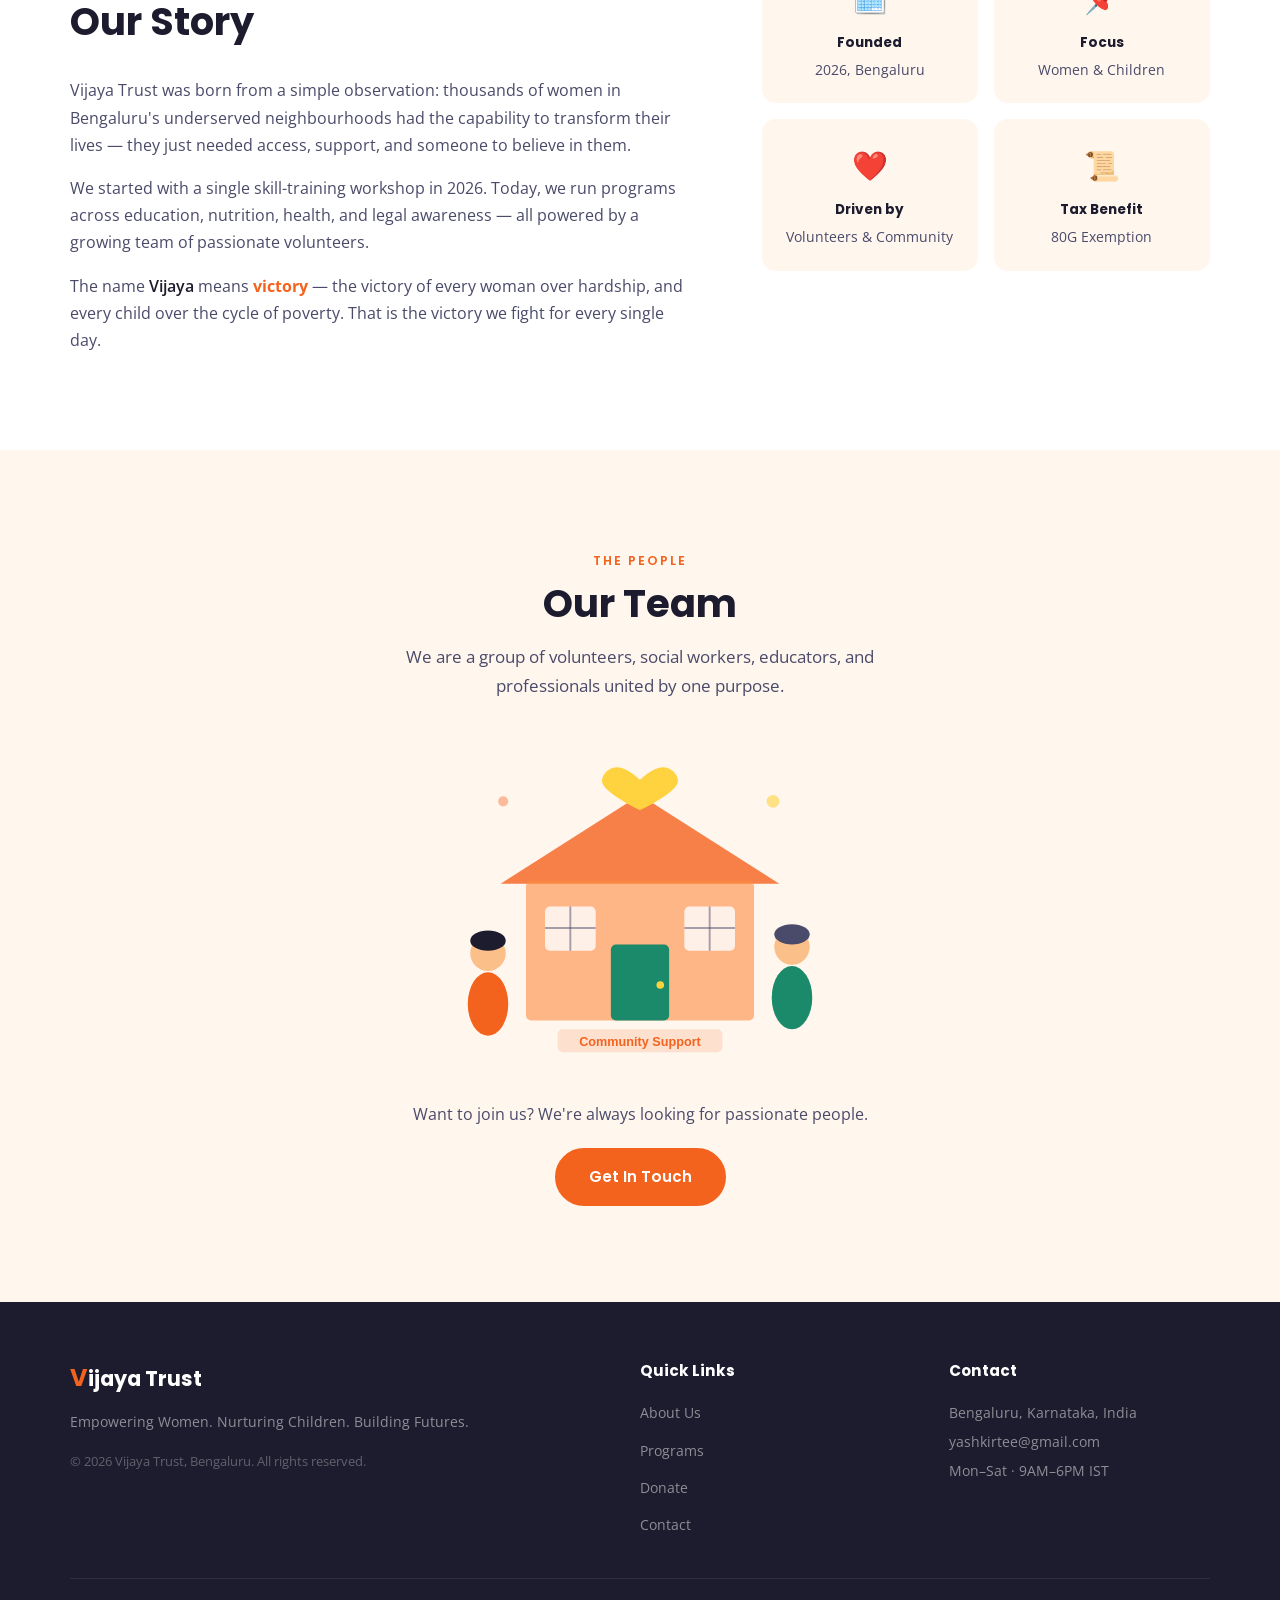
==== commit 9a641ffe: "Add custom SVG illustrations to v2 site 8 brand-colored SVG illustrations added (empowerment, skill-" ====
--- a/about.html
+++ b/about.html
@@ -128,6 +128,9 @@
         <h2 class="section__title">Our Team</h2>
         <p class="section__desc">We are a group of volunteers, social workers, educators, and professionals united by one purpose.</p>
       </div>
+      <div class="team-illus">
+        <img src="illustrations/community.svg" alt="Community illustration" />
+      </div>
       <div class="team-cta">
         <p>Want to join us? We're always looking for passionate people.</p>
         <a href="mailto:yashkirtee@gmail.com" class="btn btn--primary">Get In Touch</a>
--- a/style.css
+++ b/style.css
@@ -138,12 +138,20 @@
 
 /* ── ABOUT SNAPSHOT ── */
 .about-snap { background: var(--white); }
-.about-snap__grid { display: grid; grid-template-columns: 1fr 1fr; gap: 64px; align-items: center; }
-.about-snap__text { display: flex; flex-direction: column; gap: 16px; }
+.about-snap__grid {
+  display: grid;
+  grid-template-columns: 1fr 1fr;
+  grid-template-rows: auto auto;
+  gap: 32px 64px;
+  align-items: start;
+}
+.about-snap__illus { grid-row: 1 / 3; }
+.about-snap__illus img { width: 100%; max-width: 440px; border-radius: var(--radius); }
+.about-snap__text { grid-column: 2; display: flex; flex-direction: column; gap: 16px; }
 .about-snap__text p { color: var(--mid); }
 .about-snap__text em { font-style: normal; font-weight: 600; color: var(--dark); }
 .about-snap__text strong { color: var(--orange); }
-.about-snap__cards { display: flex; flex-direction: column; gap: 18px; }
+.about-snap__cards { grid-column: 2; display: flex; flex-direction: column; gap: 18px; }
 .snap-card {
   background: var(--warm); border-left: 4px solid;
   border-radius: var(--radius); padding: 22px 24px;
@@ -164,6 +172,7 @@
   transition: transform 0.2s;
 }
 .program-card:hover { transform: translateY(-4px); }
+.program-card__illus { width: 100%; height: 150px; object-fit: contain; margin-bottom: 12px; }
 .program-card__icon { font-size: 2rem; margin-bottom: 12px; }
 .program-card h3 { font-family: var(--font-head); font-size: 1rem; color: var(--dark); margin-bottom: 8px; }
 .program-card p  { color: var(--mid); font-size: 0.9rem; margin: 0; }
@@ -252,6 +261,8 @@
 .highlight-card p { color: var(--mid); font-size: 0.85rem; margin: 0; }
 
 .team-section { background: var(--warm); }
+.team-illus { max-width: 380px; margin: 0 auto 40px; }
+.team-illus img { width: 100%; border-radius: var(--radius); }
 .team-cta { text-align: center; margin-top: 8px; display: flex; flex-direction: column; align-items: center; gap: 20px; }
 .team-cta p { color: var(--mid); font-size: 1rem; }
 
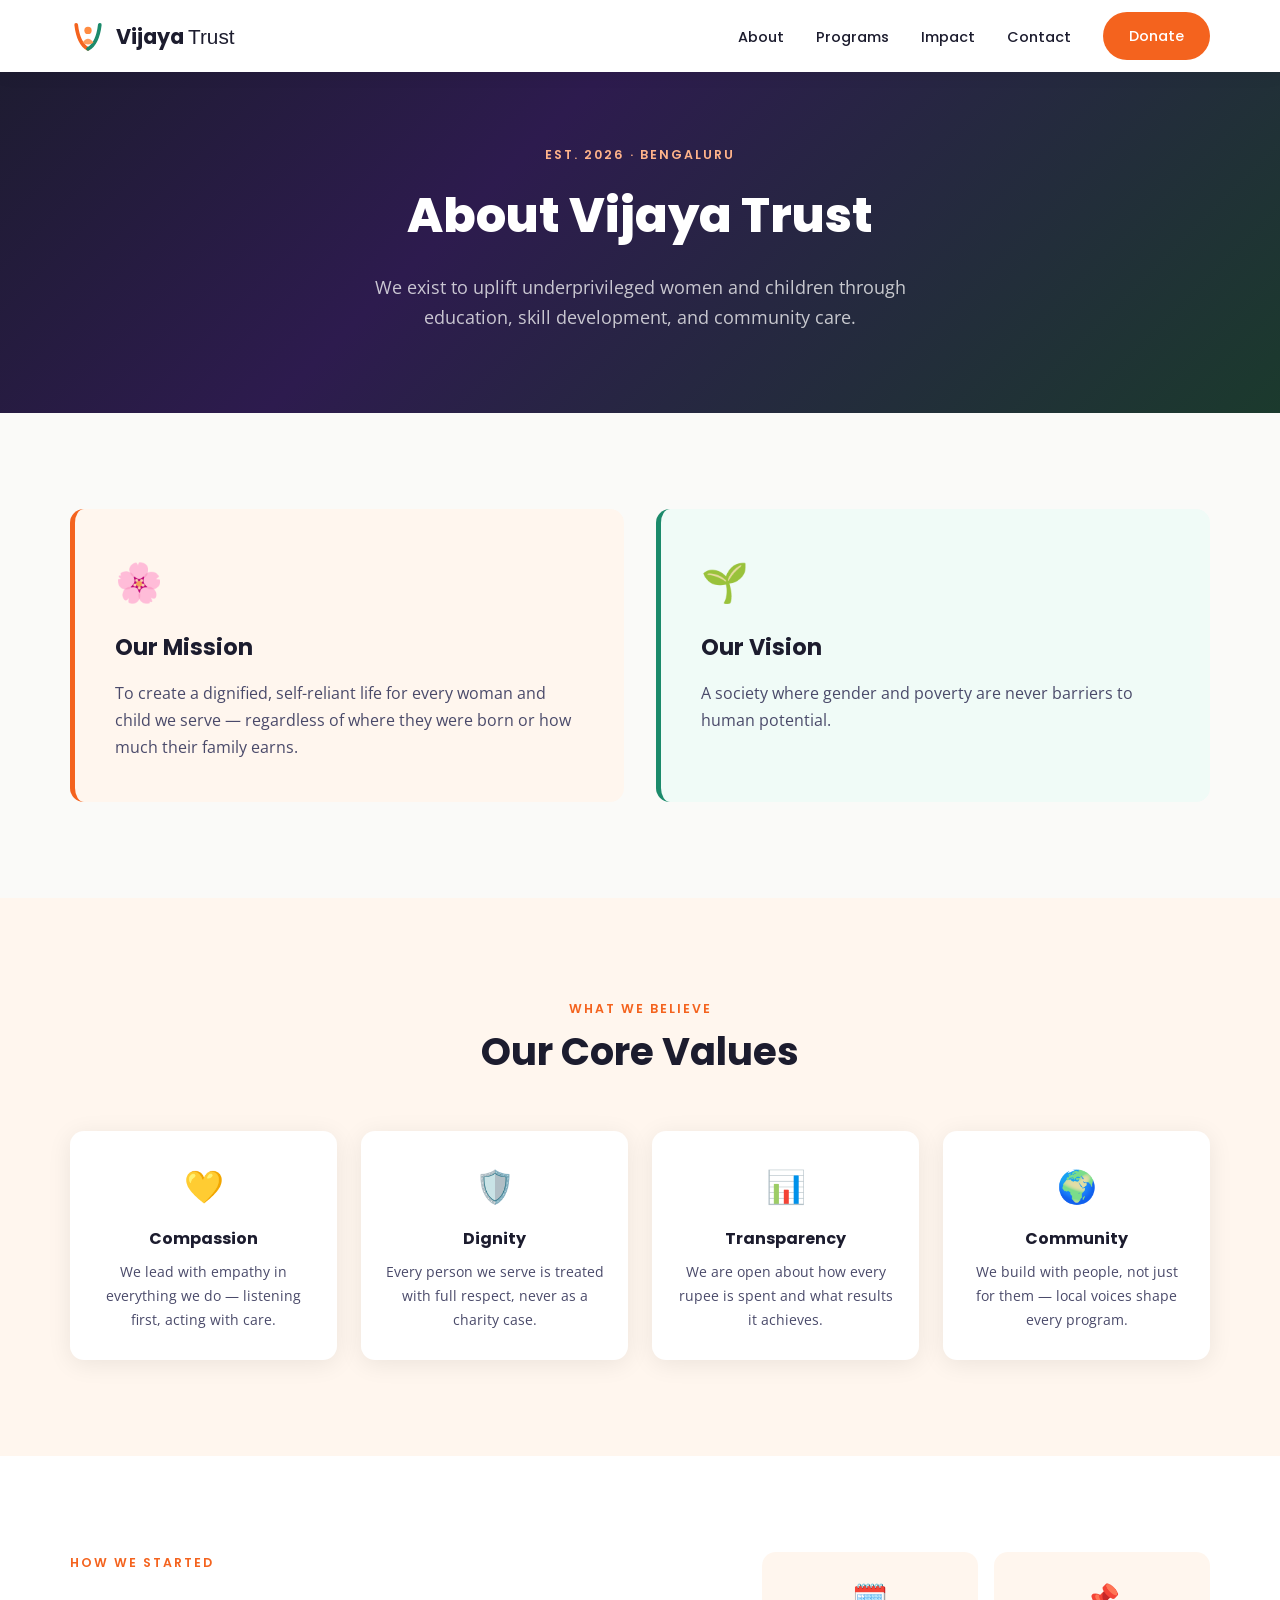
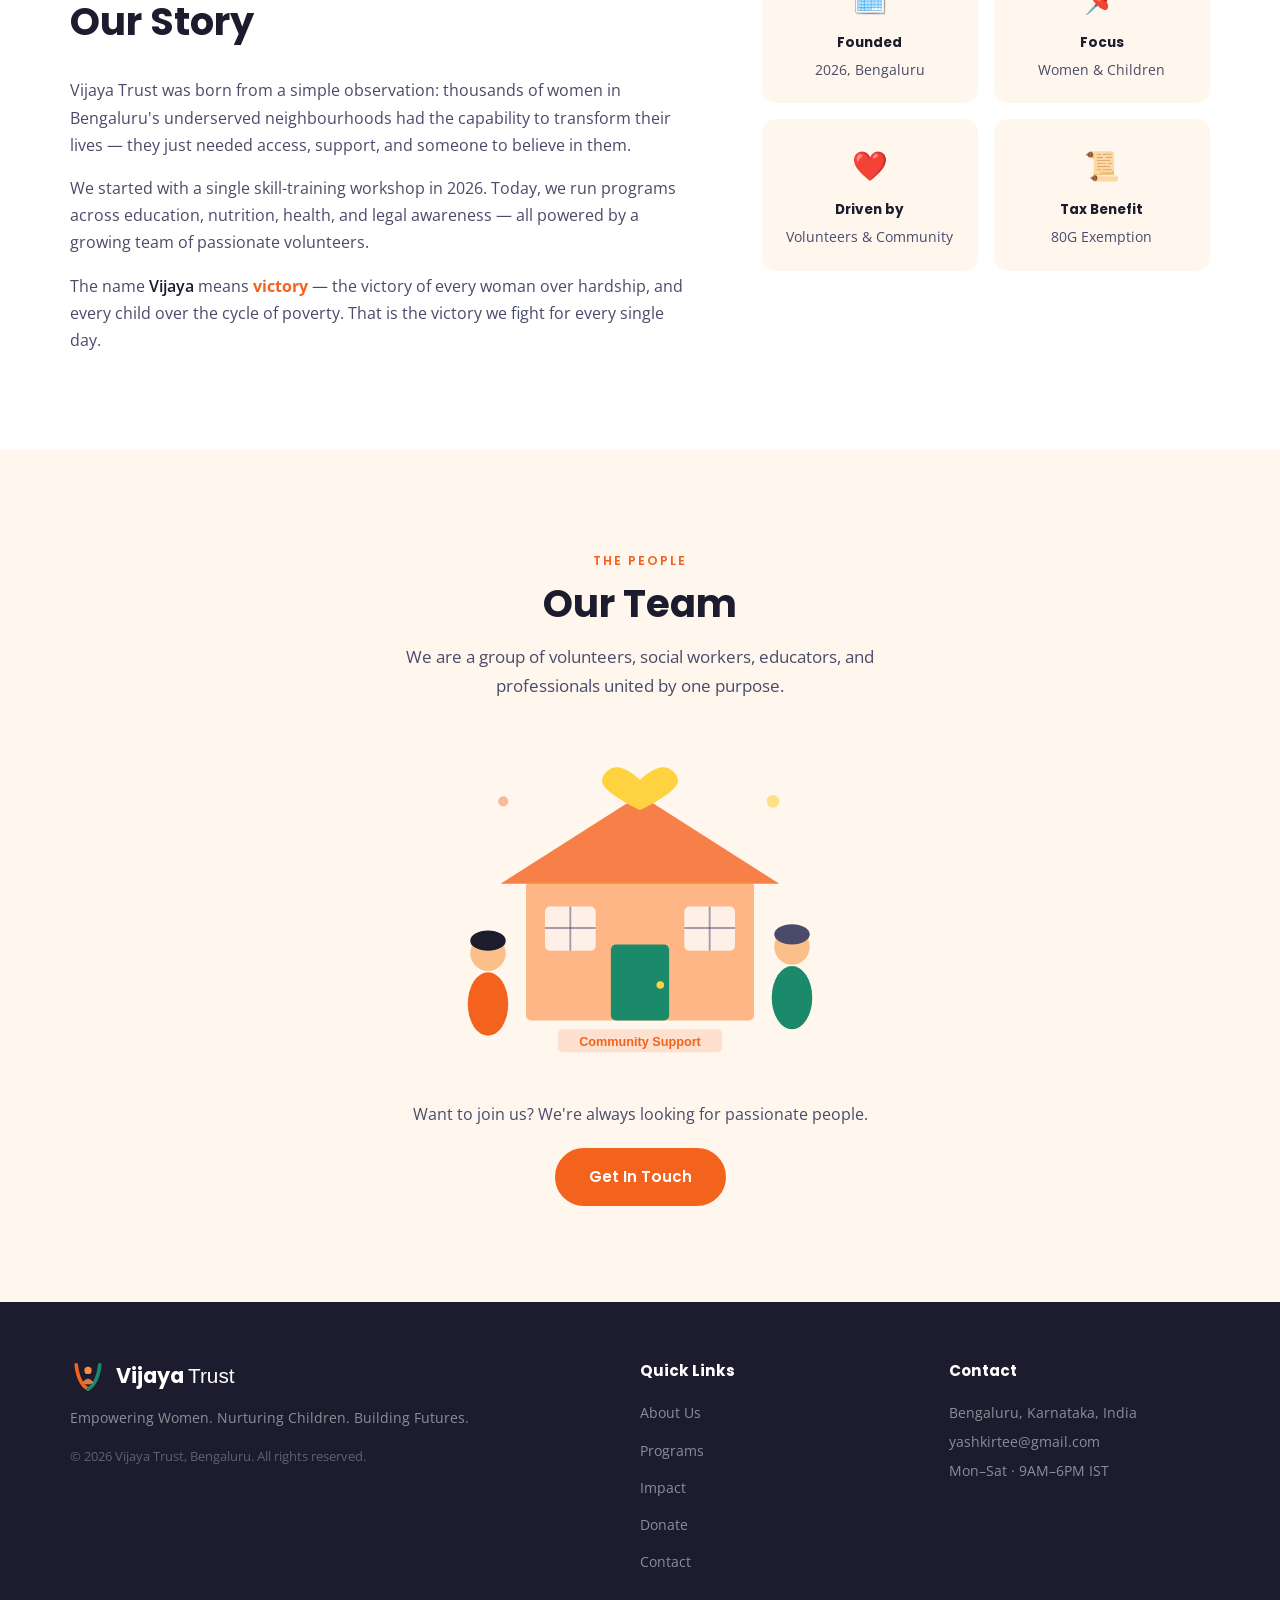
==== commit cbda39ab: "feat: add spec, new logo, email-backed forms, and design tokens - Add spec.md: spec-driven requireme" ====
--- a/about.html
+++ b/about.html
@@ -7,6 +7,7 @@
   <link rel="preconnect" href="https://fonts.googleapis.com" />
   <link rel="preconnect" href="https://fonts.gstatic.com" crossorigin />
   <link href="https://fonts.googleapis.com/css2?family=Poppins:wght@400;600;700;800&family=Open+Sans:wght@400;500;600&display=swap" rel="stylesheet" />
+  <link rel="icon" type="image/svg+xml" href="logo.svg" />
   <link rel="stylesheet" href="style.css" />
 </head>
 <body>
@@ -14,7 +15,7 @@
   <!-- NAV -->
   <nav class="nav scrolled" id="nav">
     <div class="container nav__inner">
-      <a href="index.html" class="nav__logo"><span class="logo-v">V</span>ijaya Trust</a>
+      <a href="index.html" class="nav__logo"><img src="logo.svg" alt="" class="nav__mark" width="36" height="36" /><span>Vijaya <span class="nav__logo-light">Trust</span></span></a>
       <button class="nav__toggle" id="navToggle" aria-label="Toggle menu">
         <span></span><span></span><span></span>
       </button>
@@ -142,7 +143,7 @@
   <footer class="footer">
     <div class="container footer__inner">
       <div class="footer__brand">
-        <a href="index.html" class="nav__logo"><span class="logo-v">V</span>ijaya Trust</a>
+        <a href="index.html" class="nav__logo"><img src="logo.svg" alt="" class="nav__mark" width="36" height="36" /><span>Vijaya <span class="nav__logo-light">Trust</span></span></a>
         <p>Empowering Women. Nurturing Children. Building Futures.</p>
         <p class="footer__copy">© 2026 Vijaya Trust, Bengaluru. All rights reserved.</p>
       </div>
@@ -151,6 +152,7 @@
         <ul>
           <li><a href="about.html">About Us</a></li>
           <li><a href="projects.html">Programs</a></li>
+          <li><a href="index.html#impact">Impact</a></li>
           <li><a href="index.html#donate">Donate</a></li>
           <li><a href="index.html#contact">Contact</a></li>
         </ul>
--- a/style.css
+++ b/style.css
@@ -10,6 +10,16 @@
   --bg:           #FAFAF8;
   --white:        #FFFFFF;
   --warm:         #FFF6EE;
+  --purple:       #9B59B6;
+  --purple-deep:  #2D1B4E;
+  --green-deep:   #1B3A2D;
+  --peach:        #FFB38A;
+  --mint:         #F0FBF7;
+  --mint-strong:  #E8F8F2;
+  --border:       #E8E4DF;
+  --divider:      #F0EDE8;
+  --error:        #C0392B;
+  --gradient-hero: linear-gradient(135deg, var(--dark) 0%, var(--purple-deep) 40%, var(--green-deep) 100%);
   --shadow:       0 4px 24px rgba(0,0,0,0.08);
   --radius:       14px;
   --font-head:    'Poppins', sans-serif;
@@ -61,7 +71,7 @@
   color: var(--orange);
   margin-bottom: 10px;
 }
-.section__label--light { color: #FFB38A; }
+.section__label--light { color: var(--peach); }
 .section__title {
   font-family: var(--font-head);
   font-size: clamp(1.8rem, 3vw, 2.6rem);
@@ -88,8 +98,9 @@
 .nav.scrolled .nav__links a { color: var(--dark); }
 .nav.scrolled .nav__logo    { color: var(--dark); }
 .nav__inner  { display: flex; align-items: center; justify-content: space-between; }
-.nav__logo   { font-family: var(--font-head); font-weight: 700; font-size: 1.3rem; color: var(--white); transition: color 0.3s; }
-.logo-v      { color: var(--orange); font-size: 1.5rem; }
+.nav__logo   { display: inline-flex; align-items: center; gap: 10px; font-family: var(--font-head); font-weight: 700; font-size: 1.3rem; color: var(--white); transition: color 0.3s; }
+.nav__logo-light { font-weight: 400; }
+.nav__mark   { width: 36px; height: 36px; flex-shrink: 0; }
 .nav__links  { display: flex; align-items: center; gap: 32px; }
 .nav__links a { font-family: var(--font-head); font-weight: 500; font-size: 0.9rem; color: rgba(255,255,255,0.9); transition: color 0.2s; }
 .nav__links a:hover, .nav__links a.active { color: var(--orange); }
@@ -101,7 +112,7 @@
 .hero {
   position: relative; min-height: 100vh;
   display: flex; align-items: center;
-  background: linear-gradient(135deg, #1C1C2E 0%, #2D1B4E 40%, #1B3A2D 100%);
+  background: var(--gradient-hero);
   overflow: hidden;
 }
 .hero::before {
@@ -118,7 +129,7 @@
 .hero__badge {
   display: inline-block;
   background: rgba(244,99,30,0.2); border: 1px solid rgba(244,99,30,0.4);
-  color: #FFB38A; font-family: var(--font-head); font-size: 0.78rem;
+  color: var(--peach); font-family: var(--font-head); font-size: 0.78rem;
   font-weight: 600; letter-spacing: 2px; text-transform: uppercase;
   padding: 6px 16px; border-radius: 50px; margin-bottom: 24px;
 }
@@ -129,7 +140,7 @@
 
 /* ── PAGE HERO (inner pages) ── */
 .page-hero {
-  background: linear-gradient(135deg, #1C1C2E 0%, #2D1B4E 40%, #1B3A2D 100%);
+  background: var(--gradient-hero);
   padding: 140px 0 80px;
   text-align: center;
 }
@@ -158,6 +169,9 @@
   display: flex; flex-direction: column; gap: 6px;
   transition: transform 0.2s, box-shadow 0.2s;
 }
+.snap-card--orange { border-color: var(--orange); }
+.snap-card--green  { border-color: var(--green); }
+.snap-card--purple { border-color: var(--purple); }
 .snap-card:hover { transform: translateX(6px); box-shadow: var(--shadow); }
 .snap-card__icon { font-size: 1.6rem; }
 .snap-card strong { font-family: var(--font-head); color: var(--dark); }
@@ -179,7 +193,7 @@
 .programs-snap__cta { text-align: center; margin-top: 40px; }
 
 /* ── IMPACT ── */
-.impact { background: linear-gradient(135deg, var(--dark) 0%, #1B3A2D 100%); }
+.impact { background: linear-gradient(135deg, var(--dark) 0%, var(--green-deep) 100%); }
 .impact__grid { display: grid; grid-template-columns: repeat(4, 1fr); gap: 24px; text-align: center; }
 .impact__card {
   padding: 36px 20px;
@@ -198,7 +212,7 @@
 .bank-details { background: var(--white); border-radius: var(--radius); padding: 28px; box-shadow: var(--shadow); }
 .bank-details h4 { font-family: var(--font-head); font-size: 1rem; margin-bottom: 16px; color: var(--dark); }
 .bank-details table { width: 100%; border-collapse: collapse; }
-.bank-details td { padding: 8px 0; font-size: 0.9rem; color: var(--mid); border-bottom: 1px solid #F0EDE8; }
+.bank-details td { padding: 8px 0; font-size: 0.9rem; color: var(--mid); border-bottom: 1px solid var(--divider); }
 .bank-details td:first-child { width: 45%; }
 .bank-details td strong { color: var(--dark); }
 .bank-note { font-size: 0.82rem; color: var(--muted); margin-top: 14px; }
@@ -210,7 +224,7 @@
 .form-group { display: flex; flex-direction: column; gap: 6px; margin-bottom: 18px; }
 .form-group label { font-size: 0.85rem; font-weight: 600; color: var(--dark); }
 .form-group input, .form-group select, .form-group textarea {
-  padding: 12px 16px; border: 1.5px solid #E8E4DF;
+  padding: 12px 16px; border: 1.5px solid var(--border);
   border-radius: 8px; font-family: var(--font-body);
   font-size: 0.95rem; color: var(--dark); background: var(--bg);
   transition: border-color 0.2s; outline: none;
@@ -218,6 +232,9 @@
 .form-group input:focus, .form-group select:focus, .form-group textarea:focus { border-color: var(--orange); }
 .form-group textarea { resize: vertical; }
 .form-success { display: none; color: var(--green); font-size: 0.9rem; font-weight: 600; margin-top: 12px; text-align: center; }
+.form-error   { display: none; color: var(--error); font-size: 0.9rem; font-weight: 600; margin-top: 12px; text-align: center; }
+.form-error a { text-decoration: underline; }
+.btn:disabled { opacity: 0.6; cursor: wait; transform: none; }
 
 /* ── CONTACT ── */
 .contact { background: var(--white); }
@@ -235,7 +252,7 @@
 .about-mv { display: grid; grid-template-columns: 1fr 1fr; gap: 32px; }
 .mv-card { border-radius: var(--radius); padding: 40px; display: flex; flex-direction: column; gap: 14px; }
 .mv-card--orange { background: var(--warm); border-left: 5px solid var(--orange); }
-.mv-card--green  { background: #F0FBF7; border-left: 5px solid var(--green); }
+.mv-card--green  { background: var(--mint); border-left: 5px solid var(--green); }
 .mv-card__icon { font-size: 2.4rem; }
 .mv-card h2 { font-family: var(--font-head); font-size: 1.4rem; color: var(--dark); margin: 0; }
 .mv-card p  { color: var(--mid); margin: 0; }
@@ -276,7 +293,7 @@
 .project-card h3 { font-family: var(--font-head); font-size: 1.1rem; color: var(--dark); margin: 0; }
 .project-card p  { color: var(--mid); font-size: 0.92rem; margin: 0; flex: 1; }
 .project-card__status { font-size: 0.75rem; font-family: var(--font-head); font-weight: 600; padding: 4px 14px; border-radius: 50px; align-self: flex-start; }
-.project-card__status.active { background: #E8F8F2; color: var(--green); }
+.project-card__status.active { background: var(--mint-strong); color: var(--green); }
 
 .programs-children { background: var(--warm); }
 
@@ -289,7 +306,7 @@
 /* ── FOOTER ── */
 .footer { background: var(--dark); padding: 56px 0 32px; }
 .footer__inner { display: grid; grid-template-columns: 2fr 1fr 1fr; gap: 48px; padding-bottom: 40px; border-bottom: 1px solid rgba(255,255,255,0.08); margin-bottom: 24px; }
-.footer .nav__logo { color: var(--white); display: inline-block; margin-bottom: 12px; }
+.footer .nav__logo { color: var(--white); margin-bottom: 12px; }
 .footer__brand p { color: rgba(255,255,255,0.5); font-size: 0.9rem; line-height: 1.7; }
 .footer__copy { color: rgba(255,255,255,0.3) !important; font-size: 0.8rem !important; margin-top: 16px; }
 .footer__links h4, .footer__contact h4 { font-family: var(--font-head); color: var(--white); font-size: 0.95rem; margin-bottom: 16px; }
